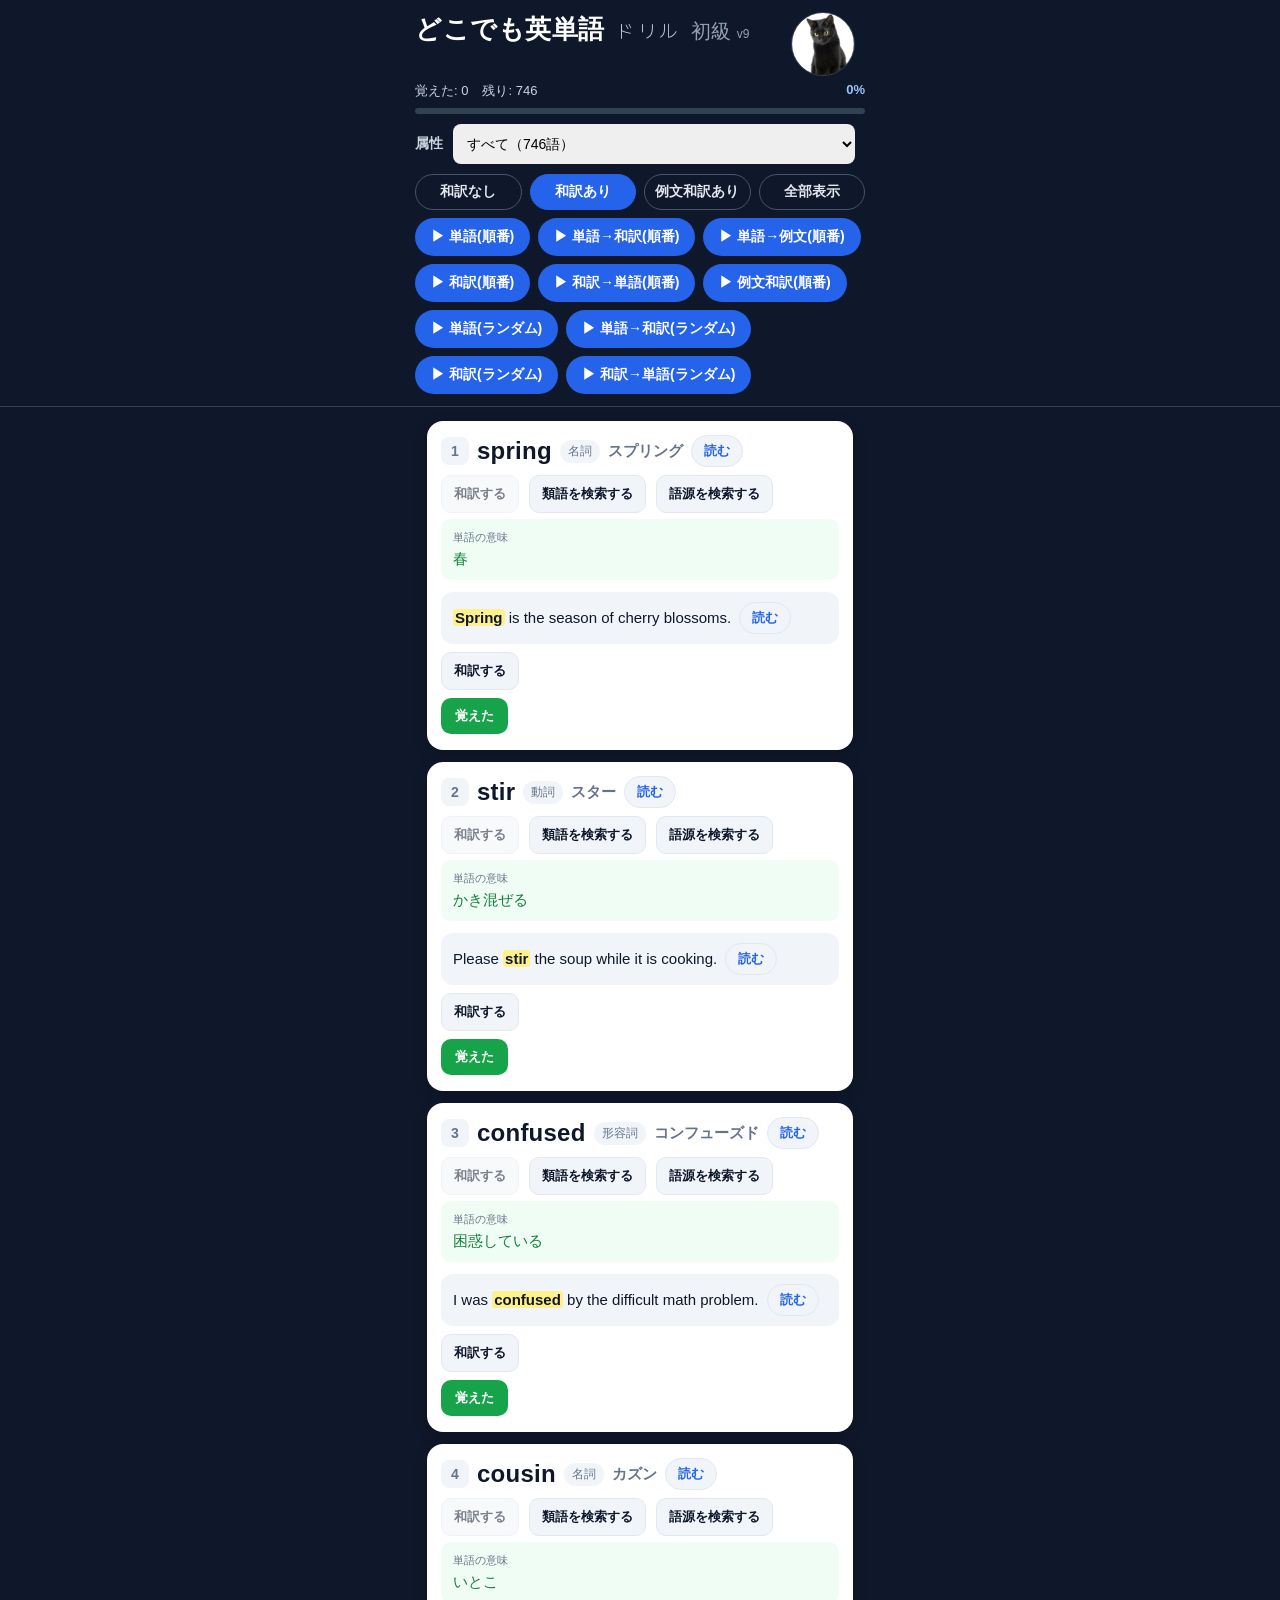
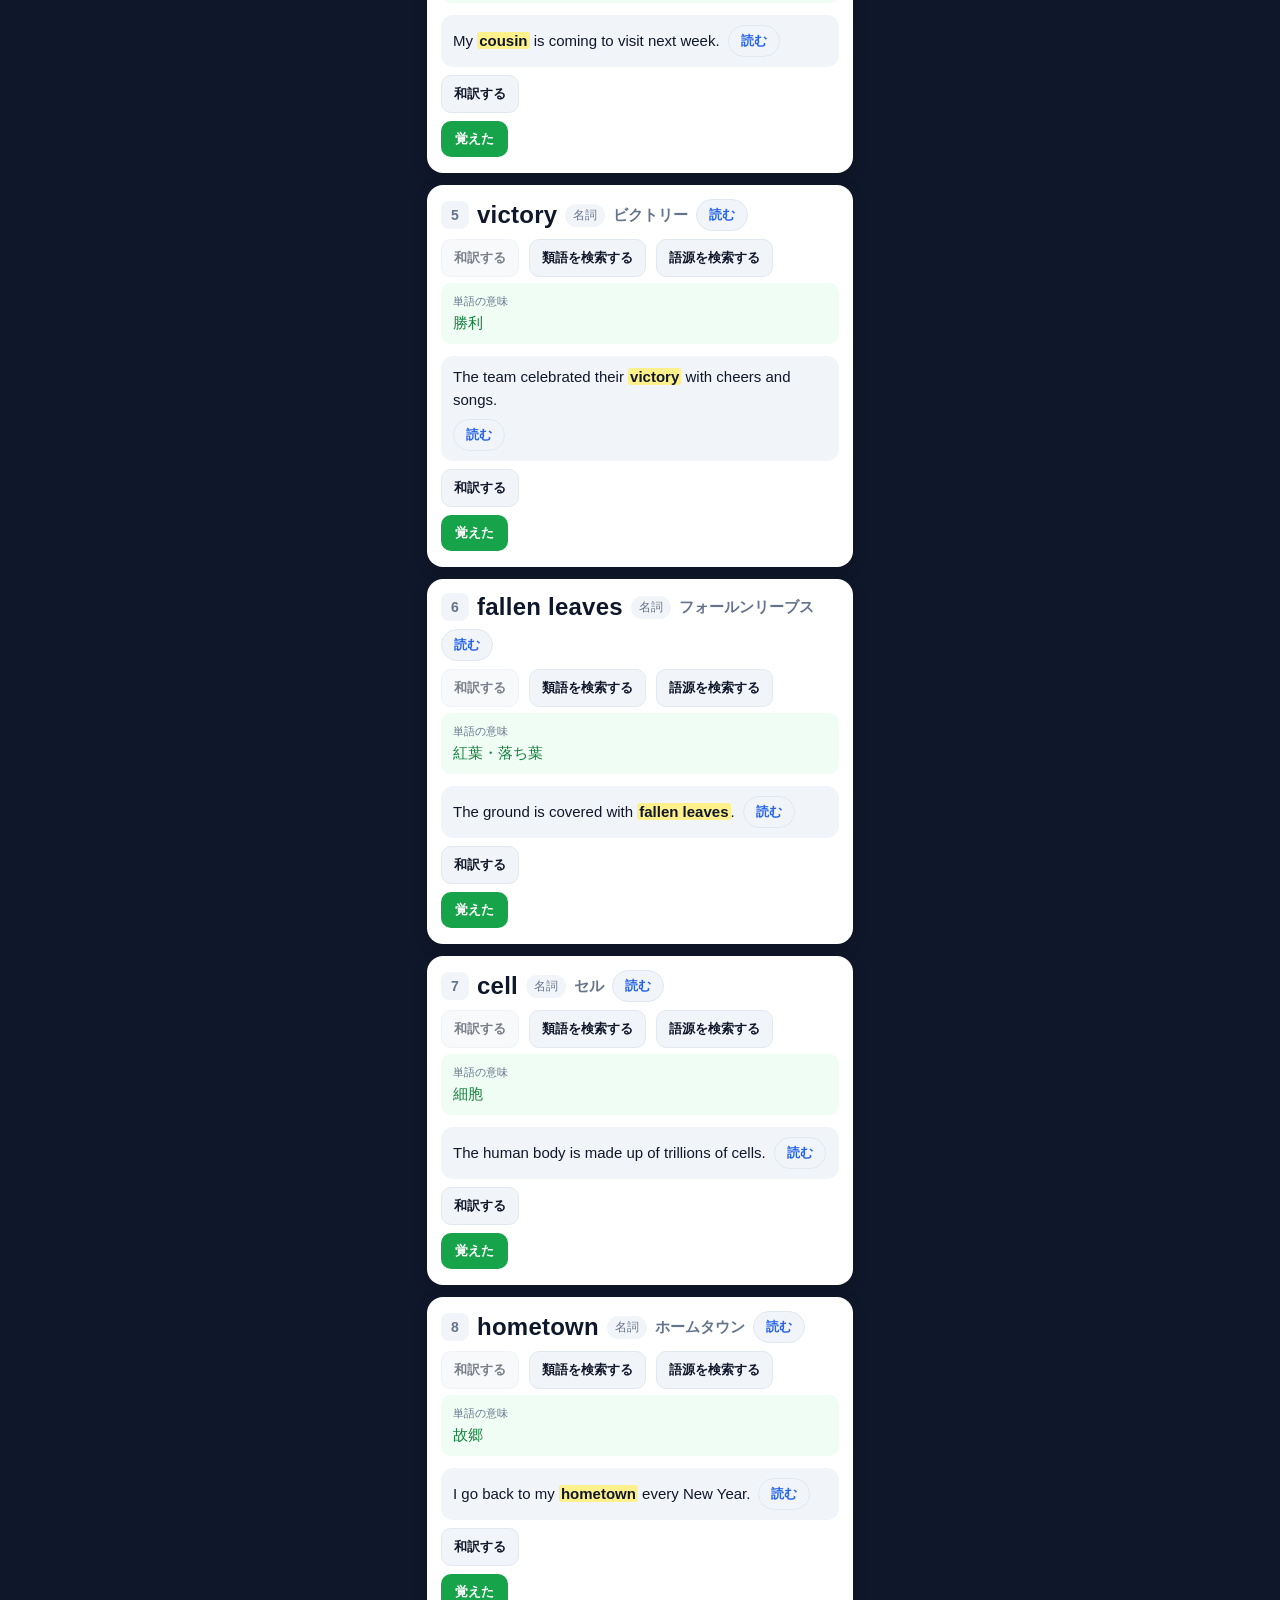
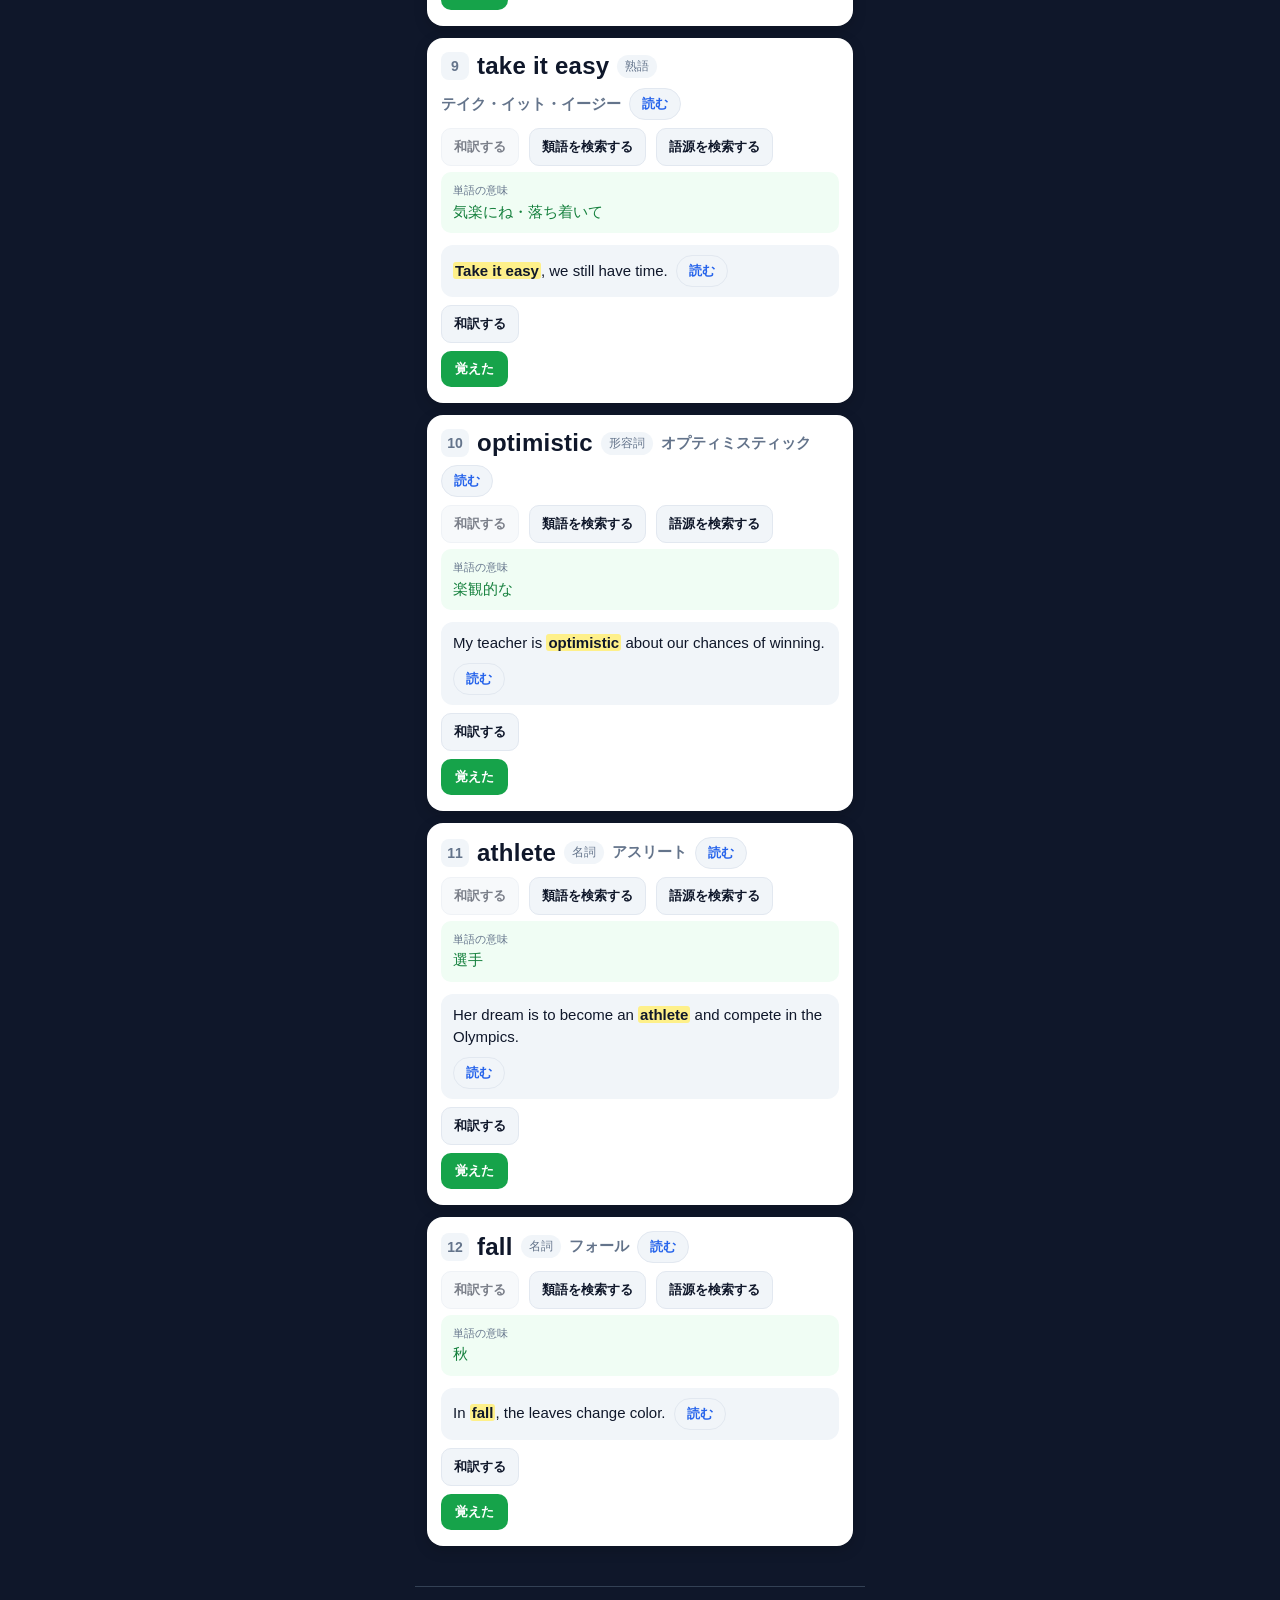
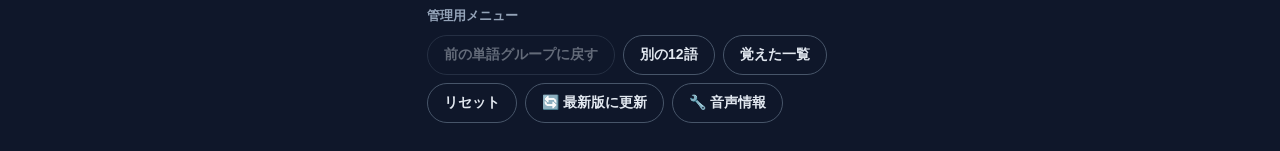
==== index.html @ 13671853 "Use full-body crop from true original photo for app icon (ears fully intact), bump to v9 Co-authored" ====
<!DOCTYPE html>
<html lang="ja">
<head>
  <meta charset="UTF-8" />
  <meta name="viewport" content="width=device-width, initial-scale=1.0, viewport-fit=cover" />
  <meta name="theme-color" content="#0f172a" />
  <meta http-equiv="Cache-Control" content="no-cache, no-store, must-revalidate" />
  <script>
    (function () {
      if (new URLSearchParams(location.search).get("hardreset") !== "1") return;
      var tasks = [];
      if ("serviceWorker" in navigator) {
        tasks.push(
          navigator.serviceWorker.getRegistrations().then(function (regs) {
            return Promise.all(regs.map(function (r) { return r.unregister(); }));
          })
        );
      }
      if ("caches" in window) {
        tasks.push(
          caches.keys().then(function (keys) {
            return Promise.all(keys.map(function (k) { return caches.delete(k); }));
          })
        );
      }
      Promise.all(tasks).finally(function () {
        var u = new URL(location.href);
        u.searchParams.delete("hardreset");
        u.searchParams.set("_t", Date.now());
        location.replace(u.href);
      });
    })();
  </script>
  <title>どこでも英単語 ドリル（初級）</title>
  <link rel="preconnect" href="https://fonts.googleapis.com" />
  <link rel="preconnect" href="https://fonts.gstatic.com" crossorigin />
  <link
    href="https://fonts.googleapis.com/css2?family=Yomogi&display=swap"
    rel="stylesheet"
  />
  <link rel="manifest" href="manifest.webmanifest?v=9" />
  <link rel="apple-touch-icon" href="header-cat.png?v=9" />
  <link rel="stylesheet" href="style.css?v=9" />
</head>
<body>
  <header class="app-header">
    <div class="header-row">
      <h1 class="brand">
        <span class="brand-name">どこでも英単語</span>
        <span class="title-sub">ドリル</span>
      </h1>
      <span class="subtitle">初級 <span id="appVersion"></span></span>
      <img class="header-mascot" src="header-cat.png?v=9" alt="" />
    </div>
    <div class="header-stats">
      <span id="learnedCount">覚えた: 0</span>
      <span id="remainCount">残り: 0</span>
      <span id="progressPct">0%</span>
    </div>
    <div class="progress-bar" aria-hidden="true">
      <div id="progressFill" class="progress-fill"></div>
    </div>
    <div class="category-row">
      <label for="catSelect">属性</label>
      <select id="catSelect" aria-label="属性で絞り込み"></select>
      <span id="catCount" class="cat-count"></span>
    </div>
    <div class="header-actions mode-actions">
      <button class="btn btn-ghost mode-btn" data-mode="no-ja">和訳なし</button>
      <button class="btn btn-ghost mode-btn" data-mode="normal">和訳あり</button>
      <button class="btn btn-ghost mode-btn" data-mode="ex">例文和訳あり</button>
      <button class="btn btn-ghost mode-btn" data-mode="full">全部表示</button>
    </div>
    <div class="header-actions header-actions-read">
      <button id="readWordsSeqBtn" class="btn btn-primary">▶ 単語(順番)</button>
      <button id="readWordJaSeqBtn" class="btn btn-primary">▶ 単語→和訳(順番)</button>
      <button id="readWordExBtn" class="btn btn-primary">▶ 単語→例文(順番)</button>
      <button id="readJaSeqBtn" class="btn btn-primary">▶ 和訳(順番)</button>
      <button id="readJaWordSeqBtn" class="btn btn-primary">▶ 和訳→単語(順番)</button>
      <button id="readExJaBtn" class="btn btn-primary">▶ 例文和訳(順番)</button>
    </div>
    <div class="header-actions header-actions-read">
      <button id="readWordsRandomBtn" class="btn btn-primary">▶ 単語(ランダム)</button>
      <button id="readWordJaRandomBtn" class="btn btn-primary">▶ 単語→和訳(ランダム)</button>
      <button id="readJaRandomBtn" class="btn btn-primary">▶ 和訳(ランダム)</button>
      <button id="readJaWordRandomBtn" class="btn btn-primary">▶ 和訳→単語(ランダム)</button>
      <button id="stopBtn" class="btn btn-ghost" hidden>■ 停止</button>
    </div>
  </header>

  <main id="cardList" class="card-list"></main>

  <div id="emptyState" class="empty-state" hidden>
    <p id="emptyStateMsg">🎉 すべての単語を覚えました！</p>
    <button id="restartBtn" class="btn btn-primary">もう一度はじめから</button>
  </div>

  <footer class="app-management" aria-label="管理用メニュー">
    <p class="management-title">管理用メニュー</p>
    <div class="header-actions">
      <button id="previousGroupBtn" class="btn btn-ghost" disabled>前の単語グループに戻す</button>
      <button id="shuffleBtn" class="btn btn-ghost">別の12語</button>
      <button id="learnedListBtn" class="btn btn-ghost">覚えた一覧</button>
      <button id="resetBtn" class="btn btn-ghost">リセット</button>
      <button id="updateBtn" class="btn btn-ghost">🔄 最新版に更新</button>
      <button id="voiceInfoBtn" class="btn btn-ghost">🔧 音声情報</button>
    </div>
    <div id="learnedPanel" class="learned-panel" hidden></div>
    <div id="voicePanel" class="voice-panel" hidden></div>
  </footer>

  <script src="words_extra.js?v=9"></script>
  <script src="words.js?v=9"></script>
  <script src="app.js?v=9"></script>
</body>
</html>
---- style.css ----
:root {
  --bg: #0f172a;
  --bg-soft: #1e293b;
  --card: #ffffff;
  --card-soft: #f1f5f9;
  --text: #0f172a;
  --muted: #64748b;
  --primary: #2563eb;
  --primary-dark: #1d4ed8;
  --green: #16a34a;
  --green-dark: #15803d;
  --line: #e2e8f0;
  --radius: 16px;
  --content-width: 450px;
  --content-padding: 12px;
}

* { box-sizing: border-box; -webkit-tap-highlight-color: transparent; }

html, body {
  margin: 0;
  padding: 0;
  width: 100%;
  max-width: 100%;
  min-height: 100%;
  overflow-x: hidden;
  background: var(--bg);
  color: var(--text);
  font-family: -apple-system, BlinkMacSystemFont, "Segoe UI", "Hiragino Kaku Gothic ProN",
    "Yu Gothic", Meiryo, sans-serif;
  -webkit-text-size-adjust: 100%;
  -webkit-overflow-scrolling: touch;
}

/* ---------- ヘッダー ---------- */
.app-header {
  position: sticky;
  top: 0;
  z-index: 10;
  background: var(--bg);
  color: #fff;
  padding: calc(env(safe-area-inset-top) + 12px)
    max(16px, env(safe-area-inset-right))
    12px
    max(16px, env(safe-area-inset-left));
  border-bottom: 1px solid #334155;
}

.app-header > * {
  max-width: var(--content-width);
  margin-left: auto;
  margin-right: auto;
  width: 100%;
}

.header-row {
  display: flex;
  align-items: baseline;
  column-gap: 0;
  row-gap: 6px;
  flex-wrap: wrap;
}

.header-mascot {
  width: 64px;
  height: 64px;
  margin-left: auto;
  margin-right: 10px;
  border-radius: 999px;
  object-fit: cover;
  object-position: 50% 5%;
  border: 1px solid #334155;
  flex: 0 0 auto;
  align-self: center;
}

@media (max-width: 390px) {
  .header-mascot { width: 52px; height: 52px; }
}

.app-header .brand {
  margin: 0;
  display: inline-flex;
  align-items: baseline;
  gap: 7px;
  font-size: 26px;
  font-weight: 800;
  letter-spacing: 0.02em;
  white-space: nowrap;
}

.title-sub {
  margin-left: 2px;
  padding: 0 2px 2px;
  color: #cbd5e1;
  font-family: "Yomogi", "Yu Kyokasho", "Klee", "Hiragino Maru Gothic ProN",
    "Yu Gothic", cursive;
  font-size: 20px;
  font-weight: 500;
  letter-spacing: 0.06em;
}

.subtitle {
  margin-left: 0.5em;
  font-size: 20px;
  color: #94a3b8;
  white-space: nowrap;
}

#appVersion {
  font-size: 12px;
}

@media (max-width: 390px) {
  .header-row { row-gap: 5px; }
  .app-header .brand { font-size: 25px; }
  .title-sub { font-size: 15px; }
  .subtitle { font-size: 15px; }
}

.header-stats {
  display: flex;
  gap: 14px;
  margin-top: 6px;
  font-size: 13px;
  color: #cbd5e1;
  flex-wrap: wrap;
}

#progressPct {
  margin-left: auto;
  font-weight: 800;
  color: #93c5fd;
}

.progress-bar {
  margin-top: 8px;
  height: 6px;
  background: #334155;
  border-radius: 999px;
  overflow: hidden;
}

.progress-fill {
  height: 100%;
  width: 0%;
  background: linear-gradient(90deg, #2563eb, #4ade80);
  border-radius: 999px;
  transition: width 0.25s ease;
}

.category-row {
  display: flex;
  align-items: center;
  gap: 10px;
  margin-top: 10px;
  flex-wrap: wrap;
  font-size: 14px;
}
.category-row label {
  font-weight: 700;
  color: #cbd5e1;
}
.category-row select {
  flex: 1;
  min-width: 140px;
  font-size: 14px;
  padding: 8px 10px;
  border-radius: 8px;
  border: none;
  min-height: 40px;
}
.cat-count {
  font-size: 12px;
  color: #94a3b8;
}

.header-actions {
  display: flex;
  gap: 8px;
  margin-top: 12px;
  flex-wrap: wrap;
}

.header-actions-read {
  margin-top: 8px;
}

.header-actions-read:first-of-type {
  margin-top: 12px;
}

/* ---------- ボタン ---------- */
.btn {
  border: none;
  border-radius: 999px;
  padding: 10px 16px;
  font-size: 14px;
  font-weight: 700;
  cursor: pointer;
  transition: transform 0.05s ease, background 0.15s ease, opacity 0.15s ease;
}
.btn:active { transform: scale(0.96); }

.btn-primary { background: var(--primary); color: #fff; }
.btn-primary:hover { background: var(--primary-dark); }

.btn-ghost {
  background: transparent;
  color: #e2e8f0;
  border: 1px solid #475569;
}

.mode-actions {
  margin-top: 10px;
  flex-wrap: nowrap;
}

.mode-btn {
  flex: 1 1 0;
  padding: 8px 2px;
  text-align: center;
  white-space: nowrap;
}

.mode-btn.active {
  background: var(--primary);
  color: #fff;
  border-color: var(--primary);
}

.btn:disabled {
  opacity: 0.4;
  cursor: default;
}

/* ---------- 画面末尾の管理用メニュー ---------- */
.app-management {
  max-width: var(--content-width);
  width: 100%;
  margin: 0 auto;
  padding: 20px max(var(--content-padding), env(safe-area-inset-right))
    calc(env(safe-area-inset-bottom) + 28px)
    max(var(--content-padding), env(safe-area-inset-left));
  border-top: 1px solid #334155;
  color: #fff;
}

.management-title {
  margin: 0;
  color: #94a3b8;
  font-size: 13px;
  font-weight: 700;
}

.app-management .header-actions {
  margin-top: 10px;
}

/* ---------- 音声情報パネル ---------- */
.voice-panel {
  margin-top: 10px;
  background: #0b1220;
  border: 1px solid #334155;
  border-radius: 10px;
  padding: 10px 12px;
  font-size: 12px;
  line-height: 1.6;
  color: #cbd5e1;
  max-height: 200px;
  overflow: auto;
  white-space: pre-wrap;
  word-break: break-word;
}
.voice-panel .ok { color: #4ade80; font-weight: 700; }
.voice-panel .ng { color: #f87171; font-weight: 700; }
.voice-panel .hit { color: #93c5fd; }

/* ---------- 覚えた一覧パネル ---------- */
.learned-panel {
  margin-top: 10px;
  background: #0b1220;
  border: 1px solid #334155;
  border-radius: 10px;
  padding: 10px 12px;
  max-height: 220px;
  overflow: auto;
}

.learned-panel-empty {
  font-size: 13px;
  color: #94a3b8;
}

.learned-item {
  display: flex;
  align-items: center;
  gap: 8px;
  padding: 6px 0;
  border-bottom: 1px solid #1e293b;
  font-size: 13px;
  color: #e2e8f0;
}
.learned-item:last-child { border-bottom: none; }

.learned-item-word {
  font-weight: 800;
  flex: 1;
}

.learned-item-ja {
  color: #94a3b8;
  font-size: 12px;
}

.unlearn-btn {
  flex: 0 0 auto;
  background: transparent;
  color: #f87171;
  border: 1px solid #7f1d1d;
  border-radius: 8px;
  padding: 4px 10px;
  font-size: 12px;
  font-weight: 700;
  cursor: pointer;
}

/* ---------- カード一覧 ---------- */
.card-list {
  max-width: var(--content-width);
  width: 100%;
  margin: 0 auto;
  padding: 14px max(var(--content-padding), env(safe-area-inset-right))
    calc(env(safe-area-inset-bottom) + 40px)
    max(var(--content-padding), env(safe-area-inset-left));
  display: flex;
  flex-direction: column;
  gap: 12px;
}

.word-card {
  background: var(--card);
  border-radius: var(--radius);
  padding: 14px 14px 16px;
  box-shadow: 0 4px 14px rgba(0, 0, 0, 0.18);
  animation: pop 0.18s ease;
  transition: box-shadow 0.2s ease, outline 0.2s ease;
}

.word-card.speaking-now {
  outline: 2px solid var(--primary);
  box-shadow: 0 0 0 4px rgba(37, 99, 235, 0.2);
}

@keyframes pop {
  from { opacity: 0; transform: translateY(6px); }
  to { opacity: 1; transform: translateY(0); }
}

.card-line {
  display: flex;
  flex-wrap: wrap;
  align-items: center;
  gap: 8px;
  margin-top: 8px;
}
.card-line:first-child { margin-top: 0; }

.word-line .word-en {
  font-size: 24px;
  font-weight: 800;
  letter-spacing: 0.01em;
}

.word-line .word-kana {
  font-size: 15px;
  color: var(--muted);
  font-weight: 600;
}

.inline-btn {
  flex: 0 0 auto;
  background: var(--card-soft);
  color: var(--primary);
  border: 1px solid var(--line);
  border-radius: 999px;
  padding: 6px 12px;
  font-size: 13px;
  font-weight: 700;
  cursor: pointer;
  white-space: nowrap;
}
.inline-btn:active { transform: scale(0.94); }
.inline-btn.speaking { background: #dbeafe; }

.ex-line {
  margin-top: 12px;
  background: var(--card-soft);
  border-radius: 12px;
  padding: 10px 12px;
}

.ex-line .example-en {
  font-size: 15px;
  line-height: 1.5;
}

.btn-line {
  gap: 10px;
}

.btn-line .learned-btn {
  width: auto;
}

.num-badge {
  flex: 0 0 auto;
  width: 28px;
  height: 28px;
  border-radius: 8px;
  background: var(--card-soft);
  color: var(--muted);
  display: grid;
  place-items: center;
  font-weight: 800;
  font-size: 14px;
}

.word-pos {
  font-size: 12px;
  color: var(--muted);
  background: var(--card-soft);
  padding: 3px 8px;
  border-radius: 999px;
  white-space: nowrap;
}

.example-en {
  font-size: 15px;
  line-height: 1.5;
}

.word-hit {
  background: #fef08a;
  color: var(--text);
  padding: 0 2px;
  border-radius: 3px;
  font-weight: 800;
}

/* 隠す/表示する訳エリア */
.reveal {
  margin-top: 6px;
  font-size: 15px;
  line-height: 1.5;
  color: var(--green-dark);
  background: #f0fdf4;
  border-radius: 10px;
  padding: 10px 12px;
  display: none;
}
.reveal.show { display: block; }
.reveal .label { font-size: 11px; color: var(--muted); display: block; margin-bottom: 2px; }

.reveal-syn,
.reveal-etym {
  font-style: italic;
}

.reveal-syn {
  background: #eff6ff;
  color: #1e3a8a;
}

.reveal-etym {
  background: #faf5ff;
  color: #5b21b6;
}

.etym-self {
  margin: 0 0 8px;
  font-size: 14px;
  font-weight: 400;
  font-style: normal;
}

.syn-item {
  display: flex;
  flex-wrap: wrap;
  align-items: baseline;
  gap: 6px;
  margin-top: 6px;
}
.syn-item:first-of-type { margin-top: 4px; }

.syn-en {
  font-weight: 800;
  font-size: 16px;
  font-style: normal; /* 強調文字（単語そのもの）はゴシックのまま立体表示 */
}

.syn-pos {
  font-size: 11px;
  color: var(--muted);
  background: var(--card-soft);
  padding: 2px 6px;
  border-radius: 999px;
}

.syn-ja {
  font-size: 14px;
  color: #334155;
  font-style: normal; /* 括弧・和訳・ニュアンスで書体を個別に制御する */
}

.syn-paren {
  font-style: normal; /* カッコは斜体にしない */
  font-weight: 400;
}

.syn-trans {
  font-style: normal; /* 和訳はゴシック体で立体表示 */
  font-weight: 700;
}

.syn-nuance {
  font-style: italic; /* ニュアンス説明のみ斜体・通常の太さ */
  font-weight: 400;
}

.mini-read-btn {
  flex: 0 0 auto;
  font-style: normal;
  background: var(--card-soft);
  color: var(--primary);
  border: 1px solid var(--line);
  border-radius: 999px;
  width: 24px;
  height: 24px;
  line-height: 1;
  font-size: 12px;
  padding: 0;
  cursor: pointer;
}
.mini-read-btn:active { transform: scale(0.9); }
.mini-read-btn.speaking { background: #dbeafe; }

.syn-none {
  margin: 4px 0 0;
  font-size: 14px;
  color: var(--muted);
}

.reveal-btn {
  background: var(--card-soft);
  color: var(--text);
  border: 1px solid var(--line);
  border-radius: 10px;
  padding: 9px 12px;
  font-size: 13px;
  font-weight: 700;
  cursor: pointer;
  white-space: nowrap;
}
.reveal-btn:active { transform: scale(0.97); }
.reveal-btn.done { opacity: 0.55; }

.learned-btn {
  background: var(--green);
  color: #fff;
  border: none;
  border-radius: 10px;
  padding: 9px 14px;
  font-size: 13px;
  font-weight: 800;
  cursor: pointer;
  white-space: nowrap;
}
.learned-btn:hover { background: var(--green-dark); }
.learned-btn:active { transform: scale(0.97); }

/* ---------- 完了画面 ---------- */
.empty-state {
  max-width: var(--content-width);
  width: 100%;
  margin: 40px auto;
  padding: 30px max(var(--content-padding), env(safe-area-inset-right))
    20px max(var(--content-padding), env(safe-area-inset-left));
  text-align: center;
  color: #e2e8f0;
}
.empty-state p { font-size: 20px; font-weight: 700; margin-bottom: 20px; }
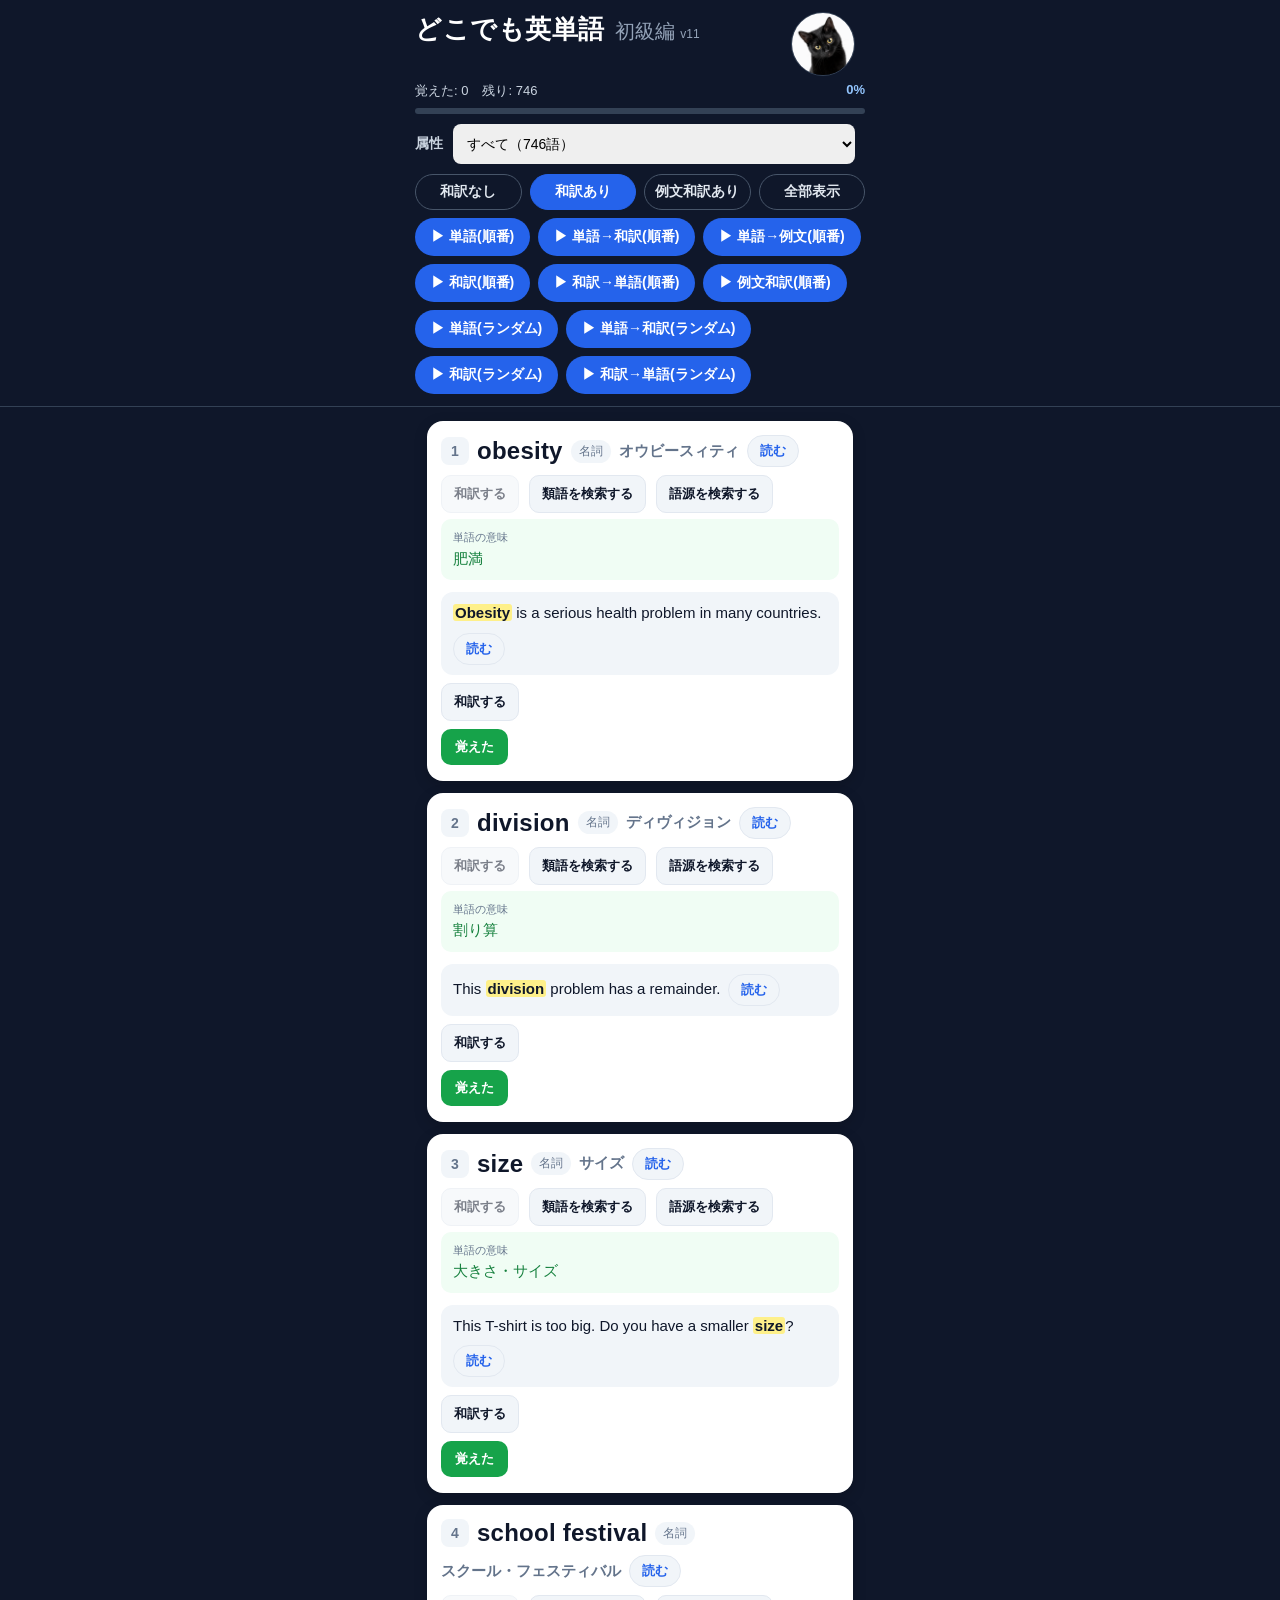
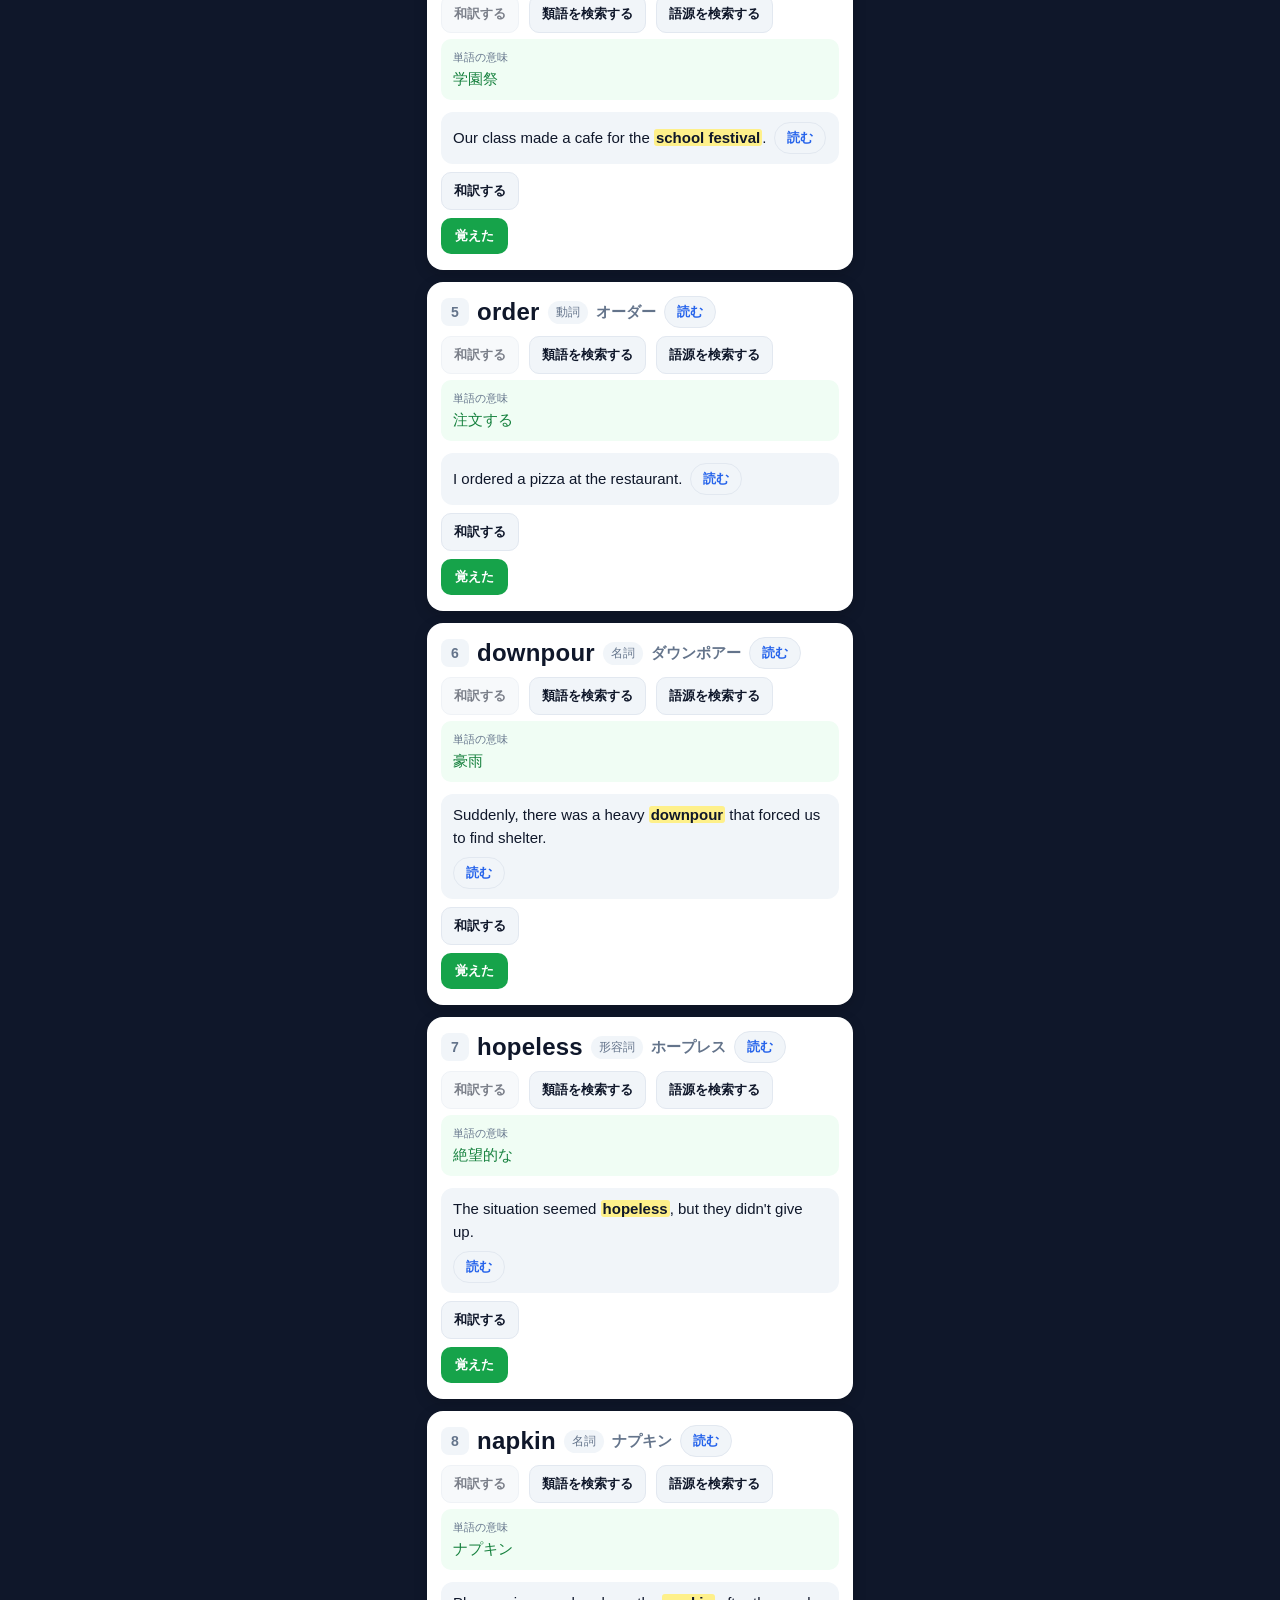
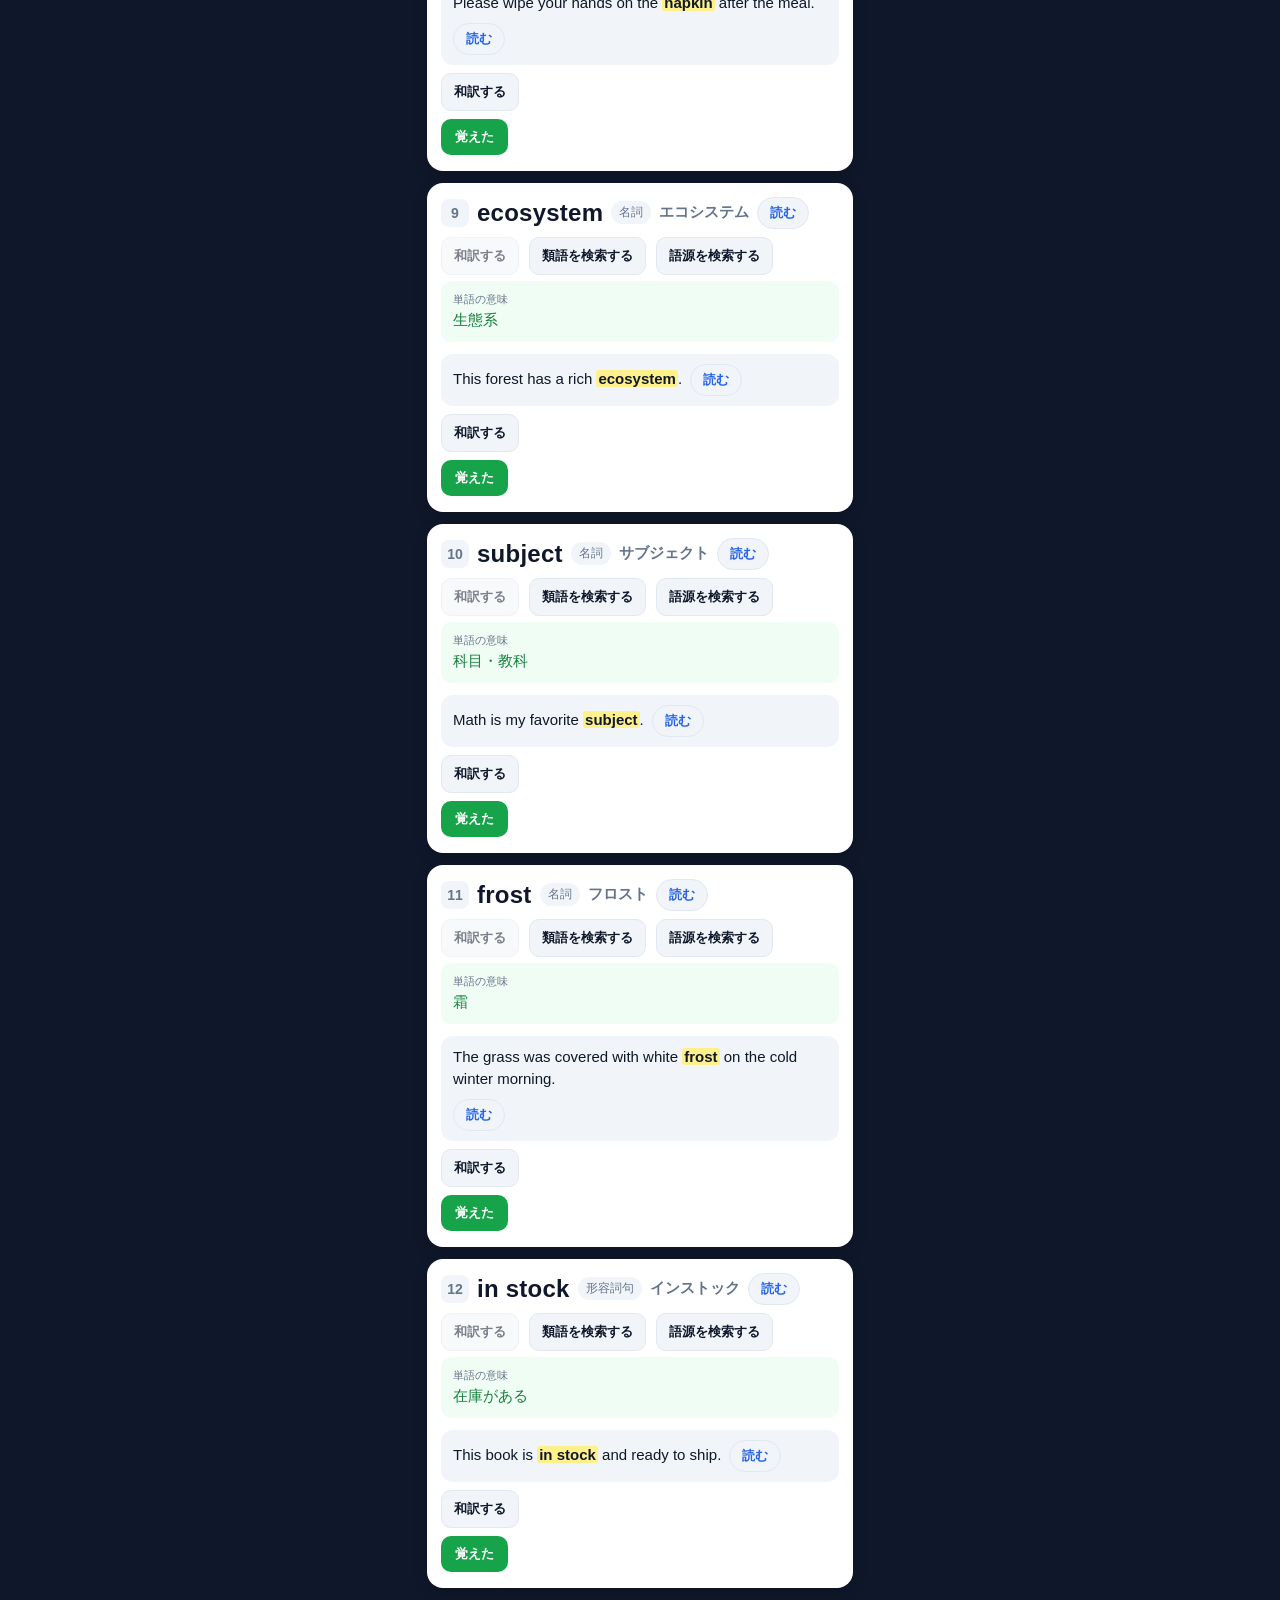
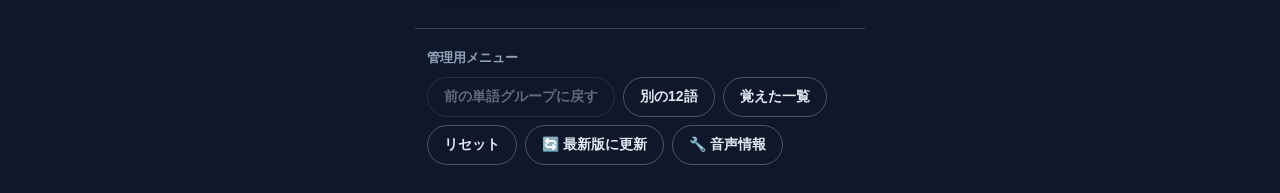
==== commit 6dc88676: "タイトル表記を整理し、写真をプレミアム版と統一（v11） 「ドリル」を省いて「初級編」表記にし、ヘッダー写真をプレミアム版と同じ構図に揃えた" ====
--- a/index.html
+++ b/index.html
@@ -38,19 +38,18 @@
     href="https://fonts.googleapis.com/css2?family=Yomogi&display=swap"
     rel="stylesheet"
   />
-  <link rel="manifest" href="manifest.webmanifest?v=9" />
-  <link rel="apple-touch-icon" href="header-cat.png?v=9" />
-  <link rel="stylesheet" href="style.css?v=9" />
+  <link rel="manifest" href="manifest.webmanifest?v=11" />
+  <link rel="apple-touch-icon" href="header-cat.png?v=11" />
+  <link rel="stylesheet" href="style.css?v=11" />
 </head>
 <body>
   <header class="app-header">
     <div class="header-row">
       <h1 class="brand">
         <span class="brand-name">どこでも英単語</span>
-        <span class="title-sub">ドリル</span>
       </h1>
-      <span class="subtitle">初級 <span id="appVersion"></span></span>
-      <img class="header-mascot" src="header-cat.png?v=9" alt="" />
+      <span class="subtitle">初級編 <span id="appVersion"></span></span>
+      <img class="header-mascot" src="header-cat.png?v=11" alt="" />
     </div>
     <div class="header-stats">
       <span id="learnedCount">覚えた: 0</span>
@@ -109,8 +108,8 @@
     <div id="voicePanel" class="voice-panel" hidden></div>
   </footer>
 
-  <script src="words_extra.js?v=9"></script>
-  <script src="words.js?v=9"></script>
-  <script src="app.js?v=9"></script>
+  <script src="words_extra.js?v=11"></script>
+  <script src="words.js?v=11"></script>
+  <script src="app.js?v=11"></script>
 </body>
 </html>
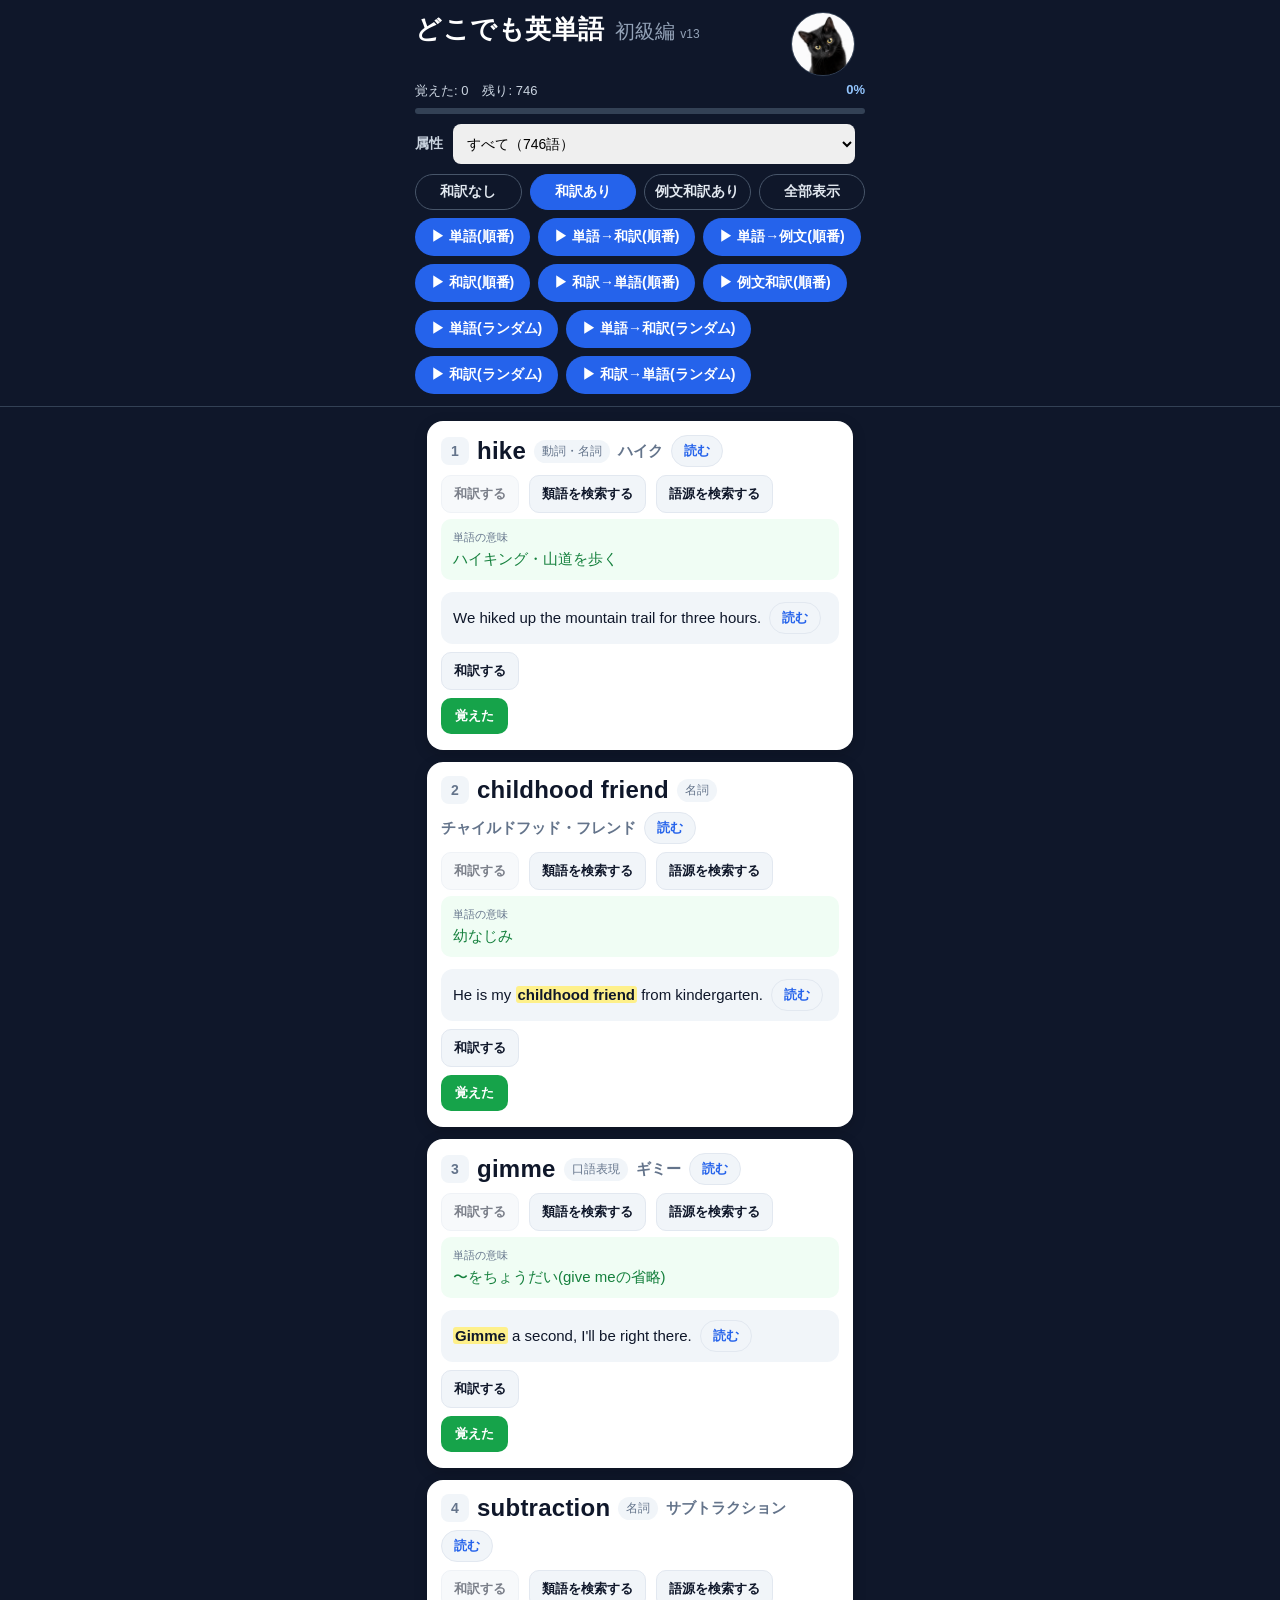
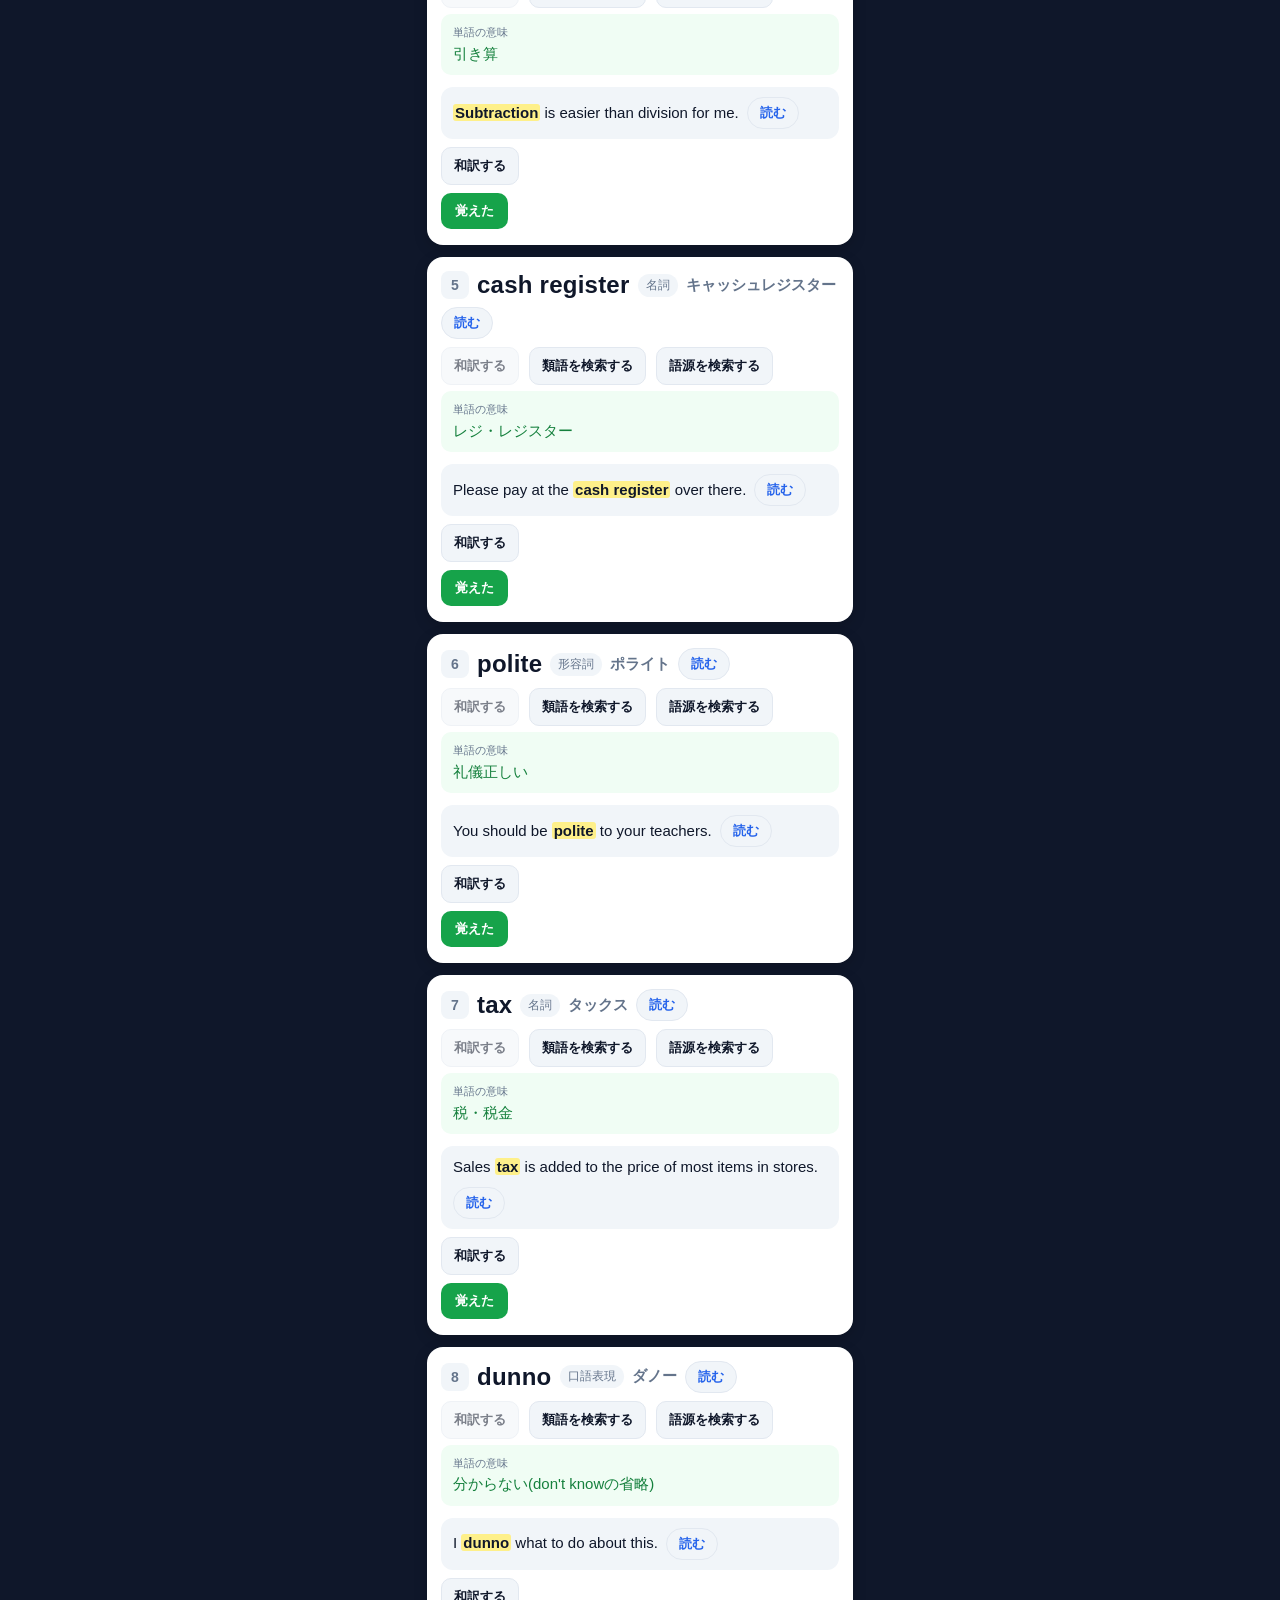
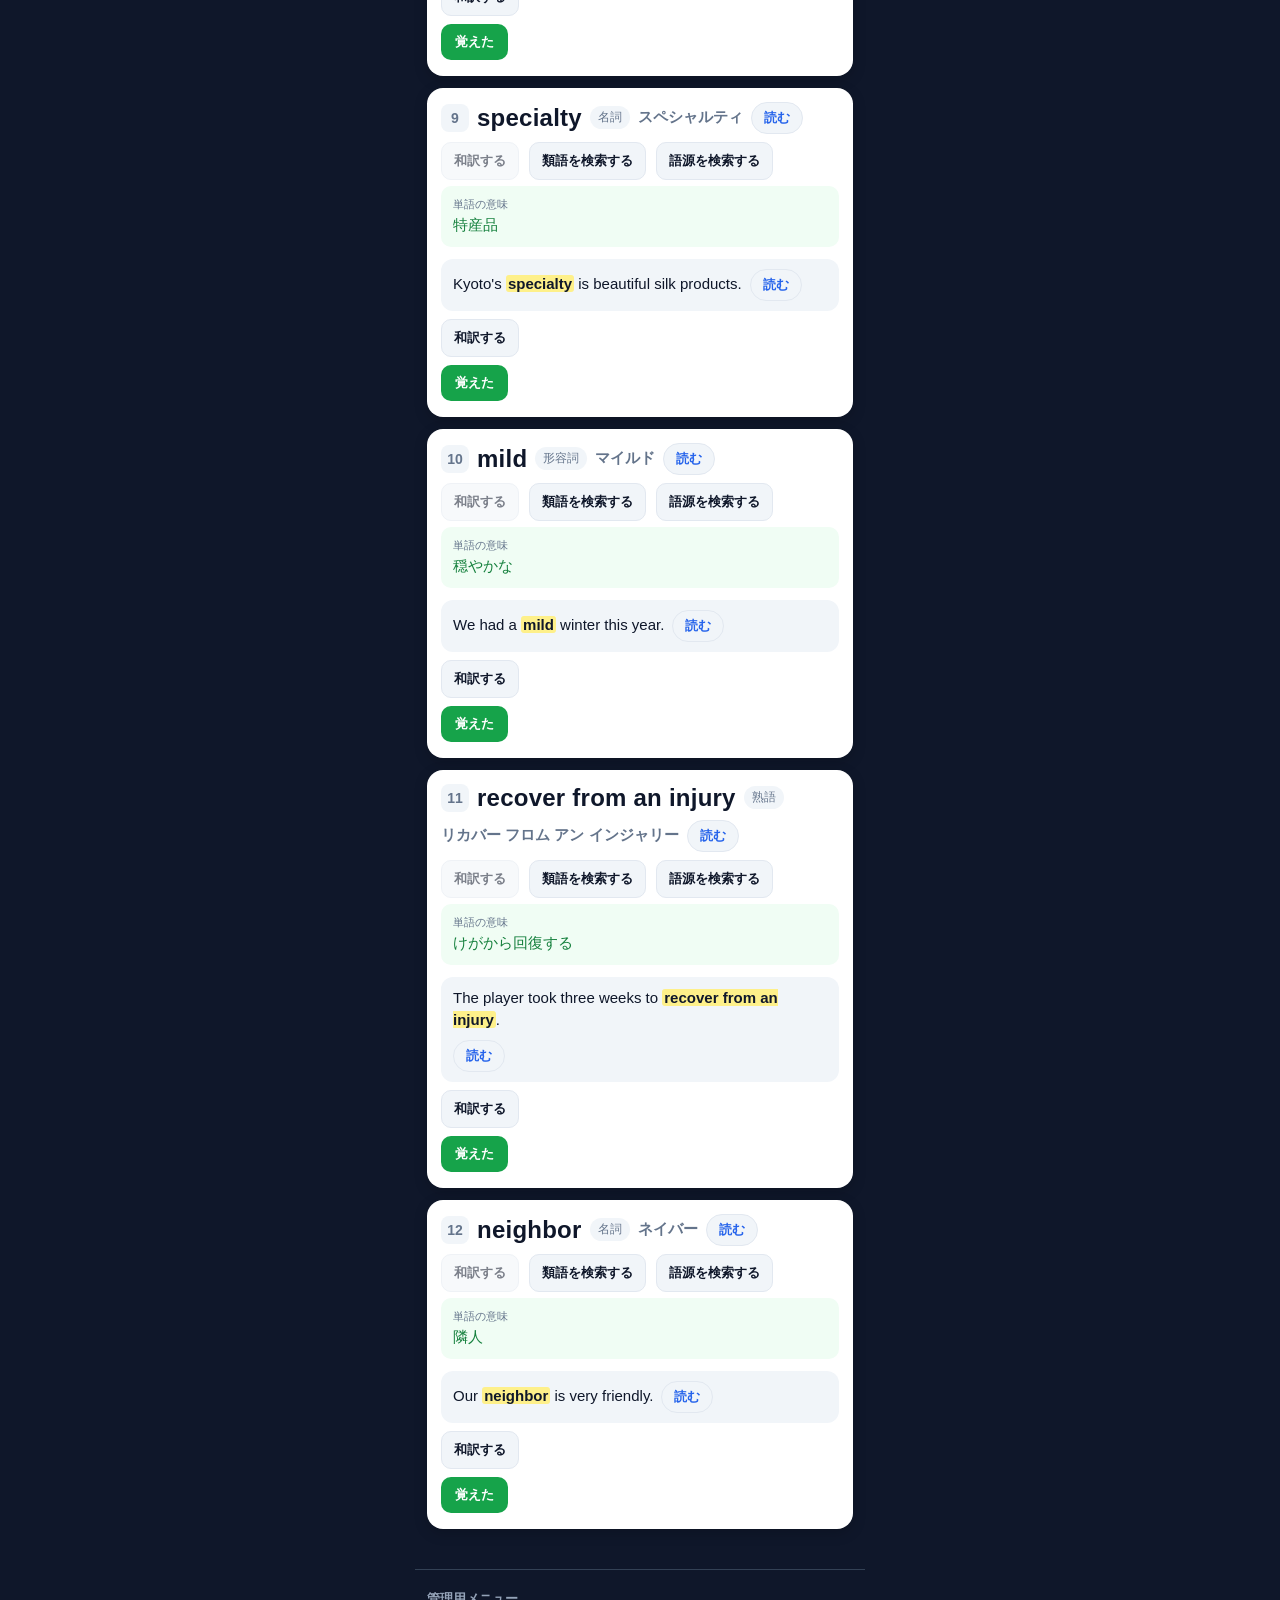
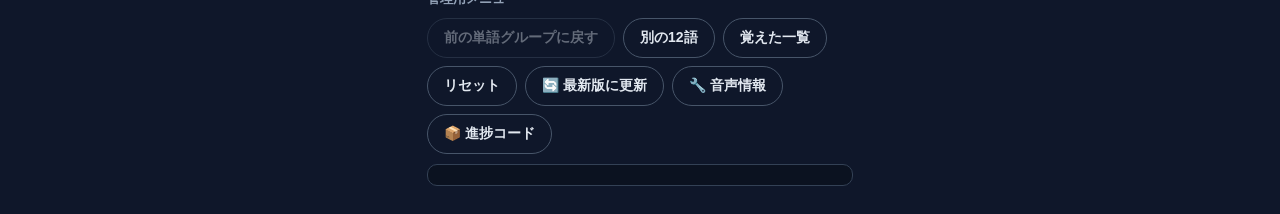
==== commit db3d7140: "進捗コード機能をワンタップ化（クリップボード自動連携・レベルタグ付与）、v13に更新 Co-authored-by: Cursor <cursoragent@cursor.com>" ====
--- a/index.html
+++ b/index.html
@@ -38,9 +38,9 @@
     href="https://fonts.googleapis.com/css2?family=Yomogi&display=swap"
     rel="stylesheet"
   />
-  <link rel="manifest" href="manifest.webmanifest?v=11" />
-  <link rel="apple-touch-icon" href="header-cat.png?v=11" />
-  <link rel="stylesheet" href="style.css?v=11" />
+  <link rel="manifest" href="manifest.webmanifest?v=13" />
+  <link rel="apple-touch-icon" href="header-cat.png?v=13" />
+  <link rel="stylesheet" href="style.css?v=13" />
 </head>
 <body>
   <header class="app-header">
@@ -49,7 +49,7 @@
         <span class="brand-name">どこでも英単語</span>
       </h1>
       <span class="subtitle">初級編 <span id="appVersion"></span></span>
-      <img class="header-mascot" src="header-cat.png?v=11" alt="" />
+      <img class="header-mascot" src="header-cat.png?v=13" alt="" />
     </div>
     <div class="header-stats">
       <span id="learnedCount">覚えた: 0</span>
@@ -103,13 +103,15 @@
       <button id="resetBtn" class="btn btn-ghost">リセット</button>
       <button id="updateBtn" class="btn btn-ghost">🔄 最新版に更新</button>
       <button id="voiceInfoBtn" class="btn btn-ghost">🔧 音声情報</button>
+      <button id="progressCodeBtn" class="btn btn-ghost">📦 進捗コード</button>
     </div>
     <div id="learnedPanel" class="learned-panel" hidden></div>
     <div id="voicePanel" class="voice-panel" hidden></div>
+    <div id="progressCodePanel" class="progress-code-panel" hidden></div>
   </footer>
 
-  <script src="words_extra.js?v=11"></script>
-  <script src="words.js?v=11"></script>
-  <script src="app.js?v=11"></script>
+  <script src="words_extra.js?v=13"></script>
+  <script src="words.js?v=13"></script>
+  <script src="app.js?v=13"></script>
 </body>
 </html>
--- a/style.css
+++ b/style.css
@@ -325,6 +325,57 @@
   cursor: pointer;
 }
 
+/* ---------- 進捗コードパネル ---------- */
+.progress-code-panel {
+  margin-top: 10px;
+  background: #0b1220;
+  border: 1px solid #334155;
+  border-radius: 10px;
+  padding: 10px 12px;
+  display: flex;
+  flex-direction: column;
+  gap: 12px;
+}
+
+.progress-code-desc {
+  margin: 0;
+  font-size: 13px;
+  color: #94a3b8;
+}
+
+.progress-code-section {
+  display: flex;
+  flex-direction: column;
+  gap: 6px;
+}
+
+.progress-code-section .label {
+  font-size: 12px;
+  font-weight: 700;
+  color: #94a3b8;
+}
+
+.progress-code-textarea {
+  width: 100%;
+  resize: vertical;
+  background: #0f172a;
+  color: #e2e8f0;
+  border: 1px solid #334155;
+  border-radius: 8px;
+  padding: 8px 10px;
+  font-size: 12px;
+  font-family: monospace;
+  box-sizing: border-box;
+}
+
+.progress-code-status {
+  font-size: 12px;
+  min-height: 1.4em;
+}
+
+.progress-code-status.ok { color: #4ade80; }
+.progress-code-status.ng { color: #f87171; }
+
 /* ---------- カード一覧 ---------- */
 .card-list {
   max-width: var(--content-width);
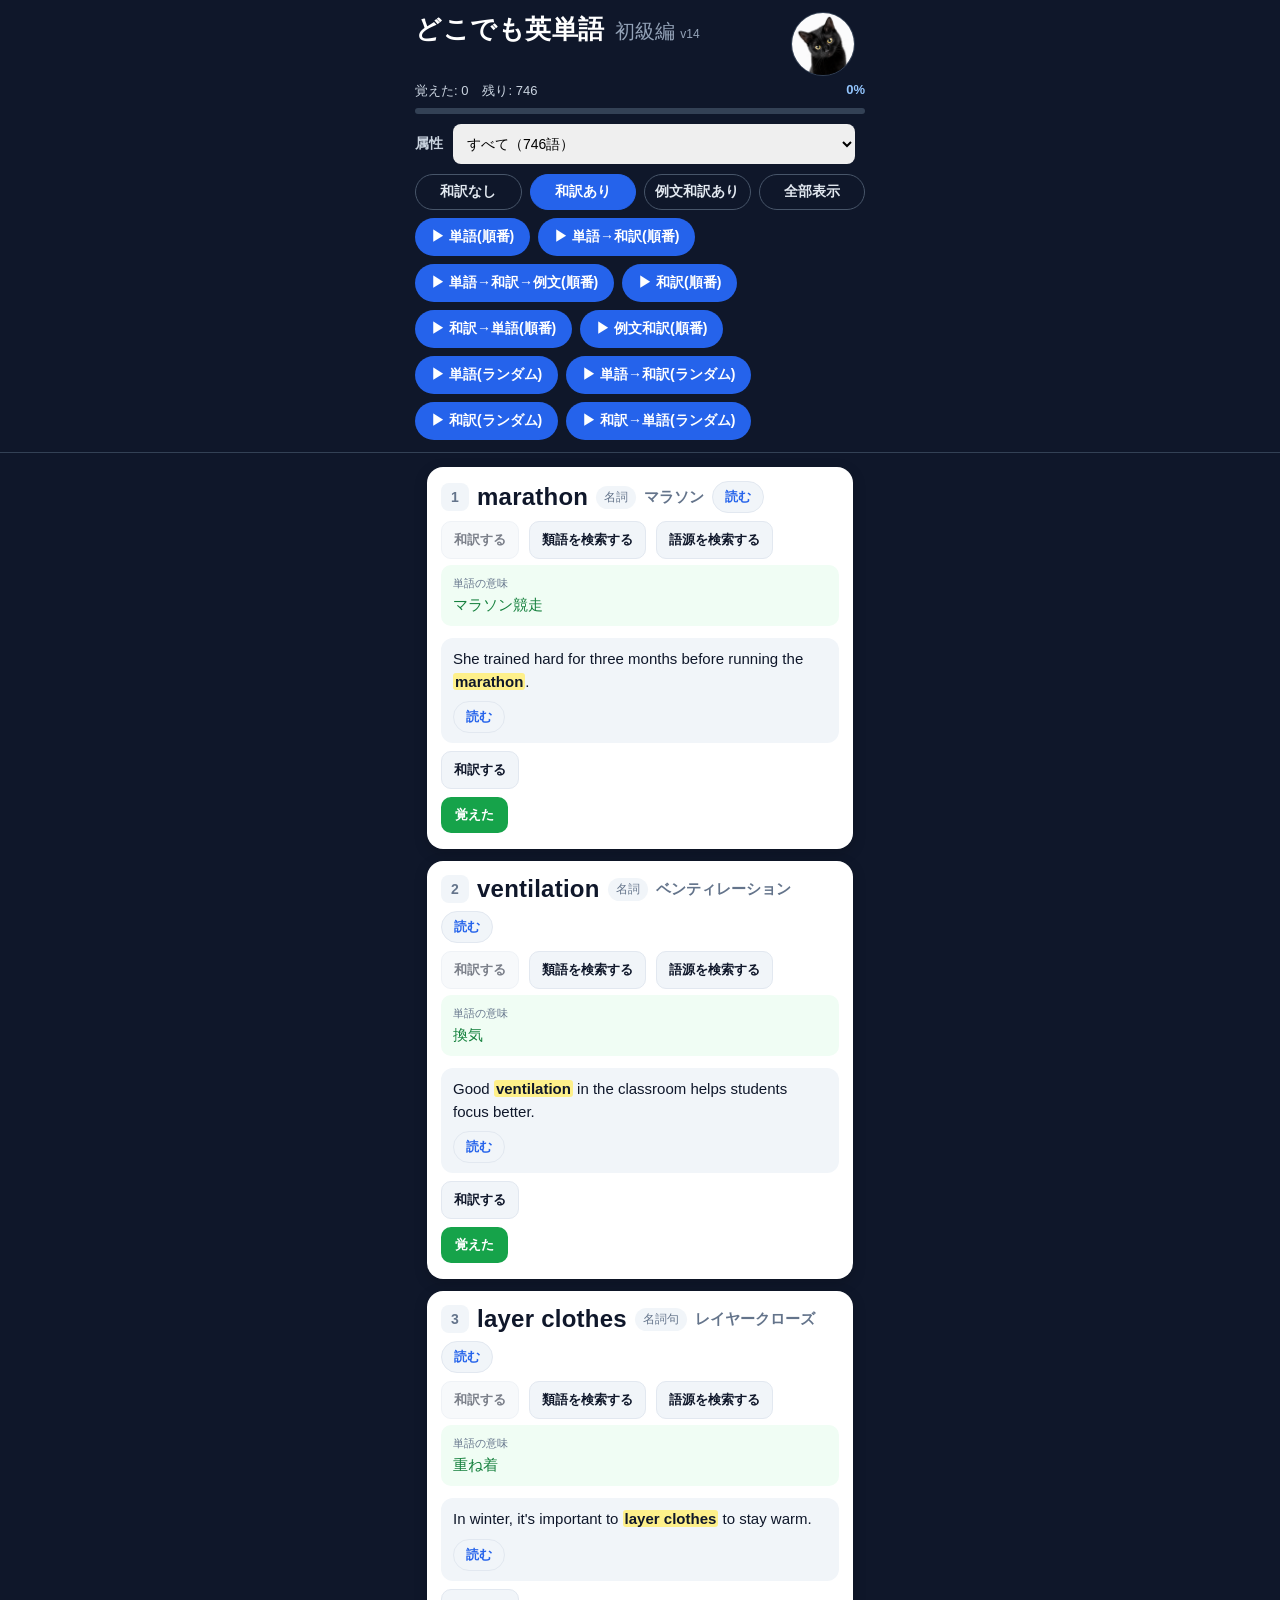
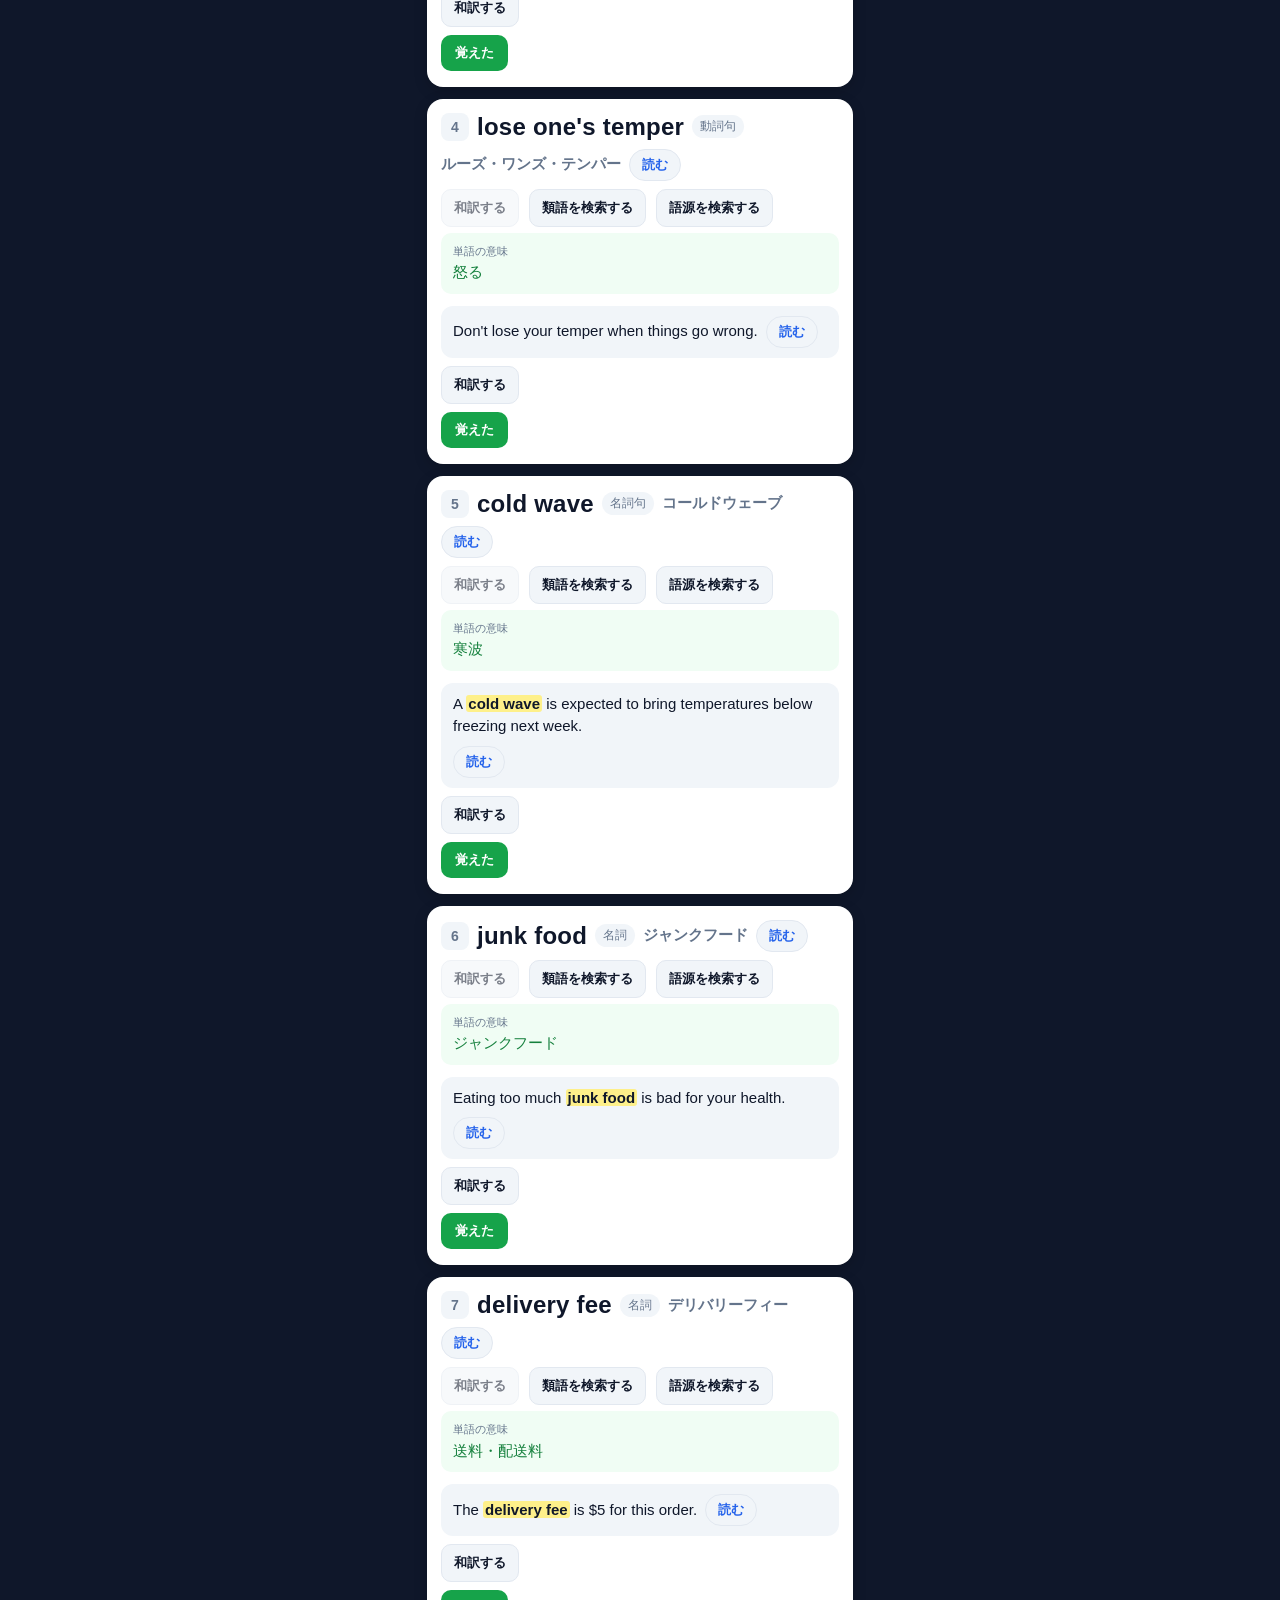
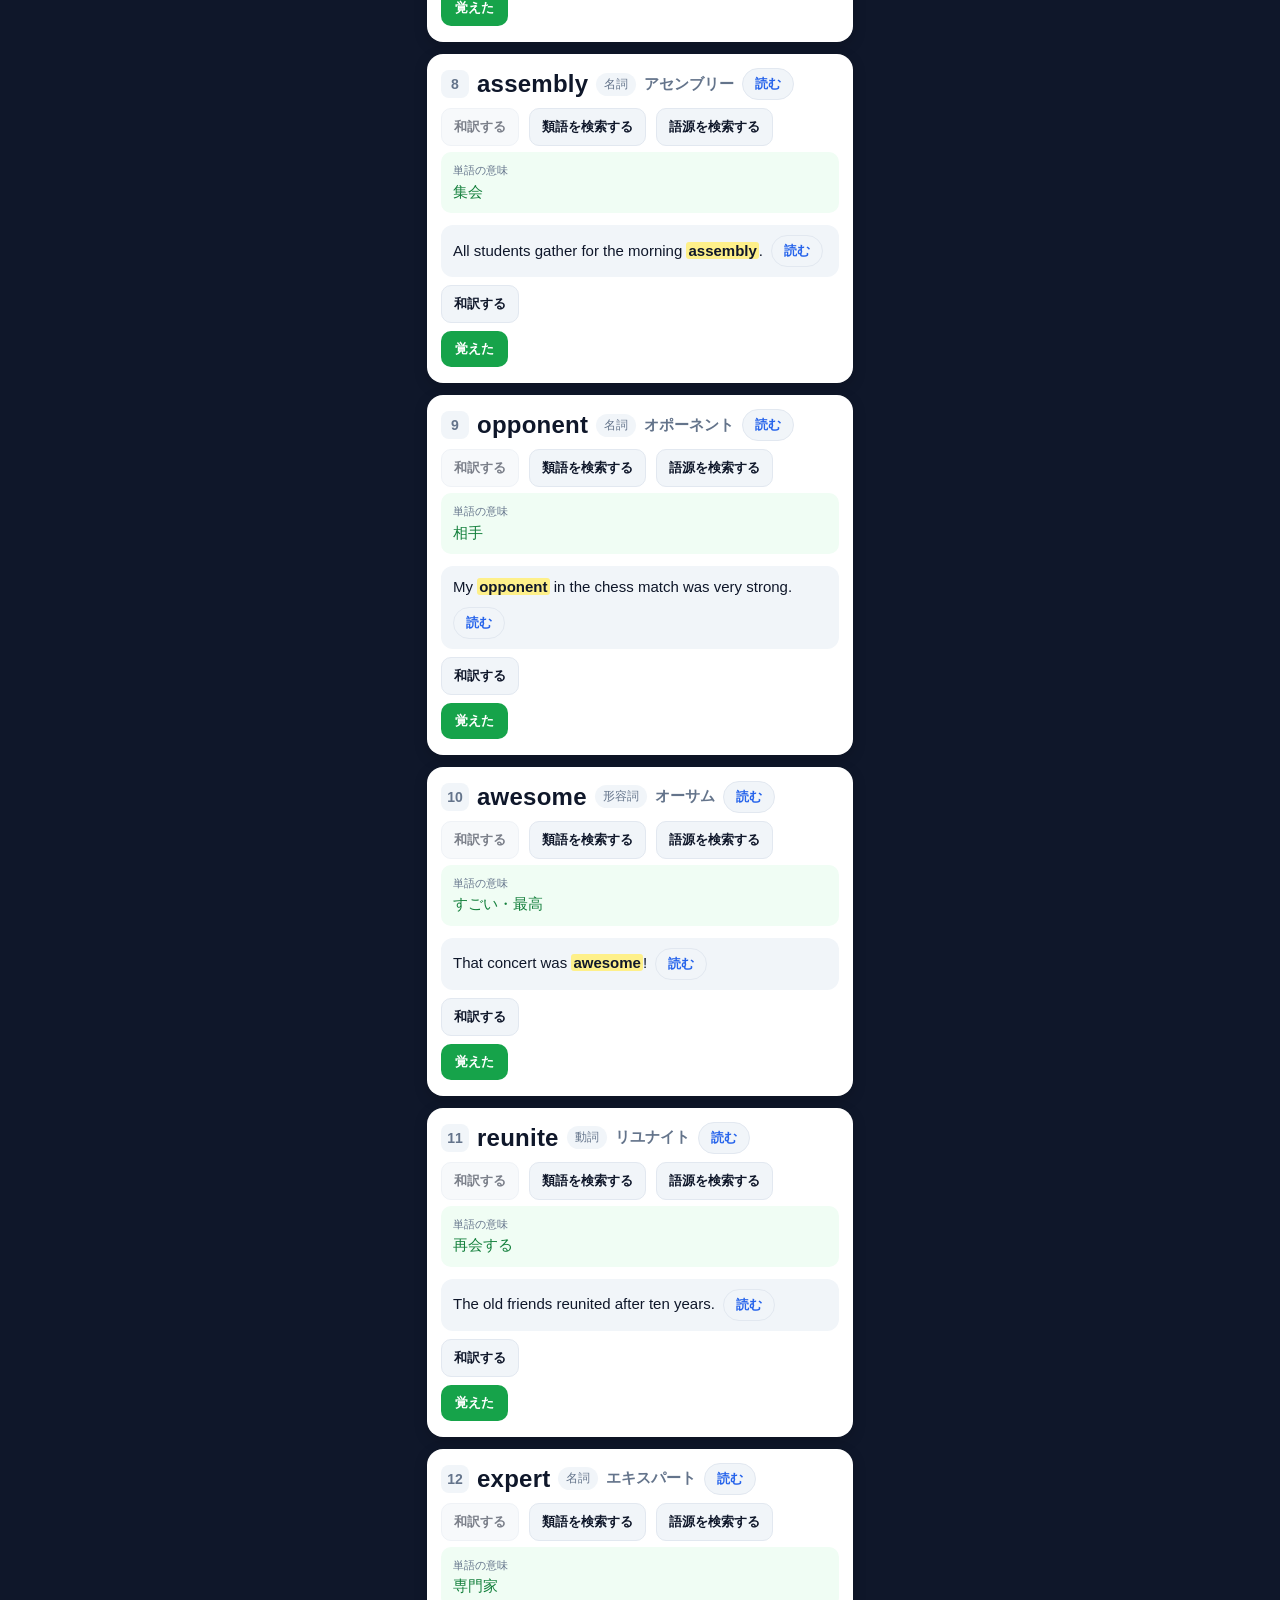
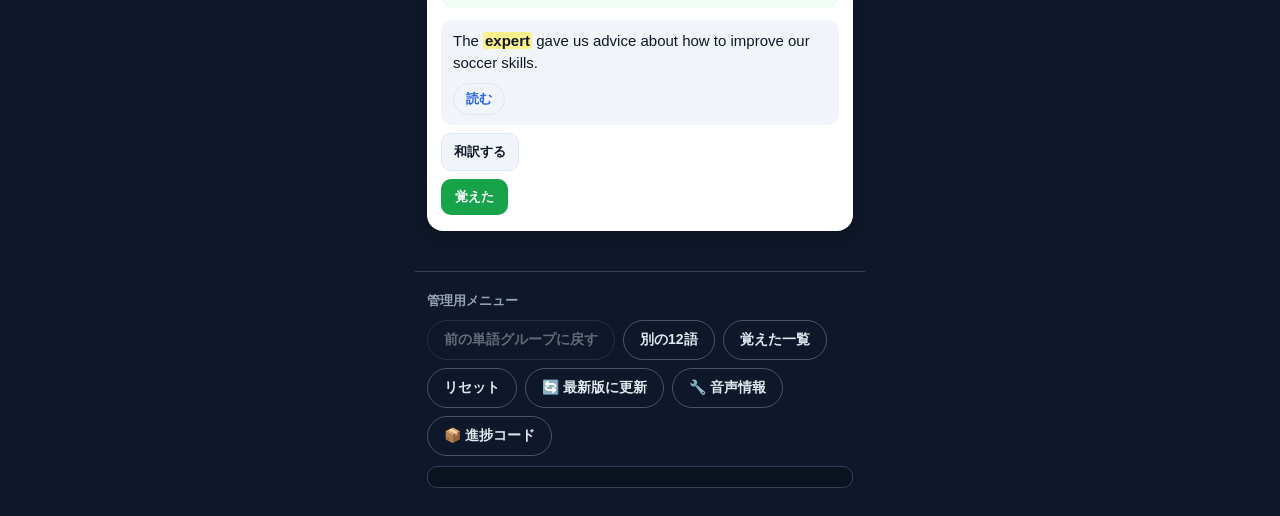
==== commit 0d746ece: "「単語→例文」を「単語→和訳→例文」の3段階読み上げに変更 (v14) Co-authored-by: Cursor <cursoragent@cursor.com>" ====
--- a/index.html
+++ b/index.html
@@ -38,9 +38,9 @@
     href="https://fonts.googleapis.com/css2?family=Yomogi&display=swap"
     rel="stylesheet"
   />
-  <link rel="manifest" href="manifest.webmanifest?v=13" />
-  <link rel="apple-touch-icon" href="header-cat.png?v=13" />
-  <link rel="stylesheet" href="style.css?v=13" />
+  <link rel="manifest" href="manifest.webmanifest?v=14" />
+  <link rel="apple-touch-icon" href="header-cat.png?v=14" />
+  <link rel="stylesheet" href="style.css?v=14" />
 </head>
 <body>
   <header class="app-header">
@@ -49,7 +49,7 @@
         <span class="brand-name">どこでも英単語</span>
       </h1>
       <span class="subtitle">初級編 <span id="appVersion"></span></span>
-      <img class="header-mascot" src="header-cat.png?v=13" alt="" />
+      <img class="header-mascot" src="header-cat.png?v=14" alt="" />
     </div>
     <div class="header-stats">
       <span id="learnedCount">覚えた: 0</span>
@@ -73,7 +73,7 @@
     <div class="header-actions header-actions-read">
       <button id="readWordsSeqBtn" class="btn btn-primary">▶ 単語(順番)</button>
       <button id="readWordJaSeqBtn" class="btn btn-primary">▶ 単語→和訳(順番)</button>
-      <button id="readWordExBtn" class="btn btn-primary">▶ 単語→例文(順番)</button>
+      <button id="readWordExBtn" class="btn btn-primary">▶ 単語→和訳→例文(順番)</button>
       <button id="readJaSeqBtn" class="btn btn-primary">▶ 和訳(順番)</button>
       <button id="readJaWordSeqBtn" class="btn btn-primary">▶ 和訳→単語(順番)</button>
       <button id="readExJaBtn" class="btn btn-primary">▶ 例文和訳(順番)</button>
@@ -110,8 +110,8 @@
     <div id="progressCodePanel" class="progress-code-panel" hidden></div>
   </footer>
 
-  <script src="words_extra.js?v=13"></script>
-  <script src="words.js?v=13"></script>
-  <script src="app.js?v=13"></script>
+  <script src="words_extra.js?v=14"></script>
+  <script src="words.js?v=14"></script>
+  <script src="app.js?v=14"></script>
 </body>
 </html>
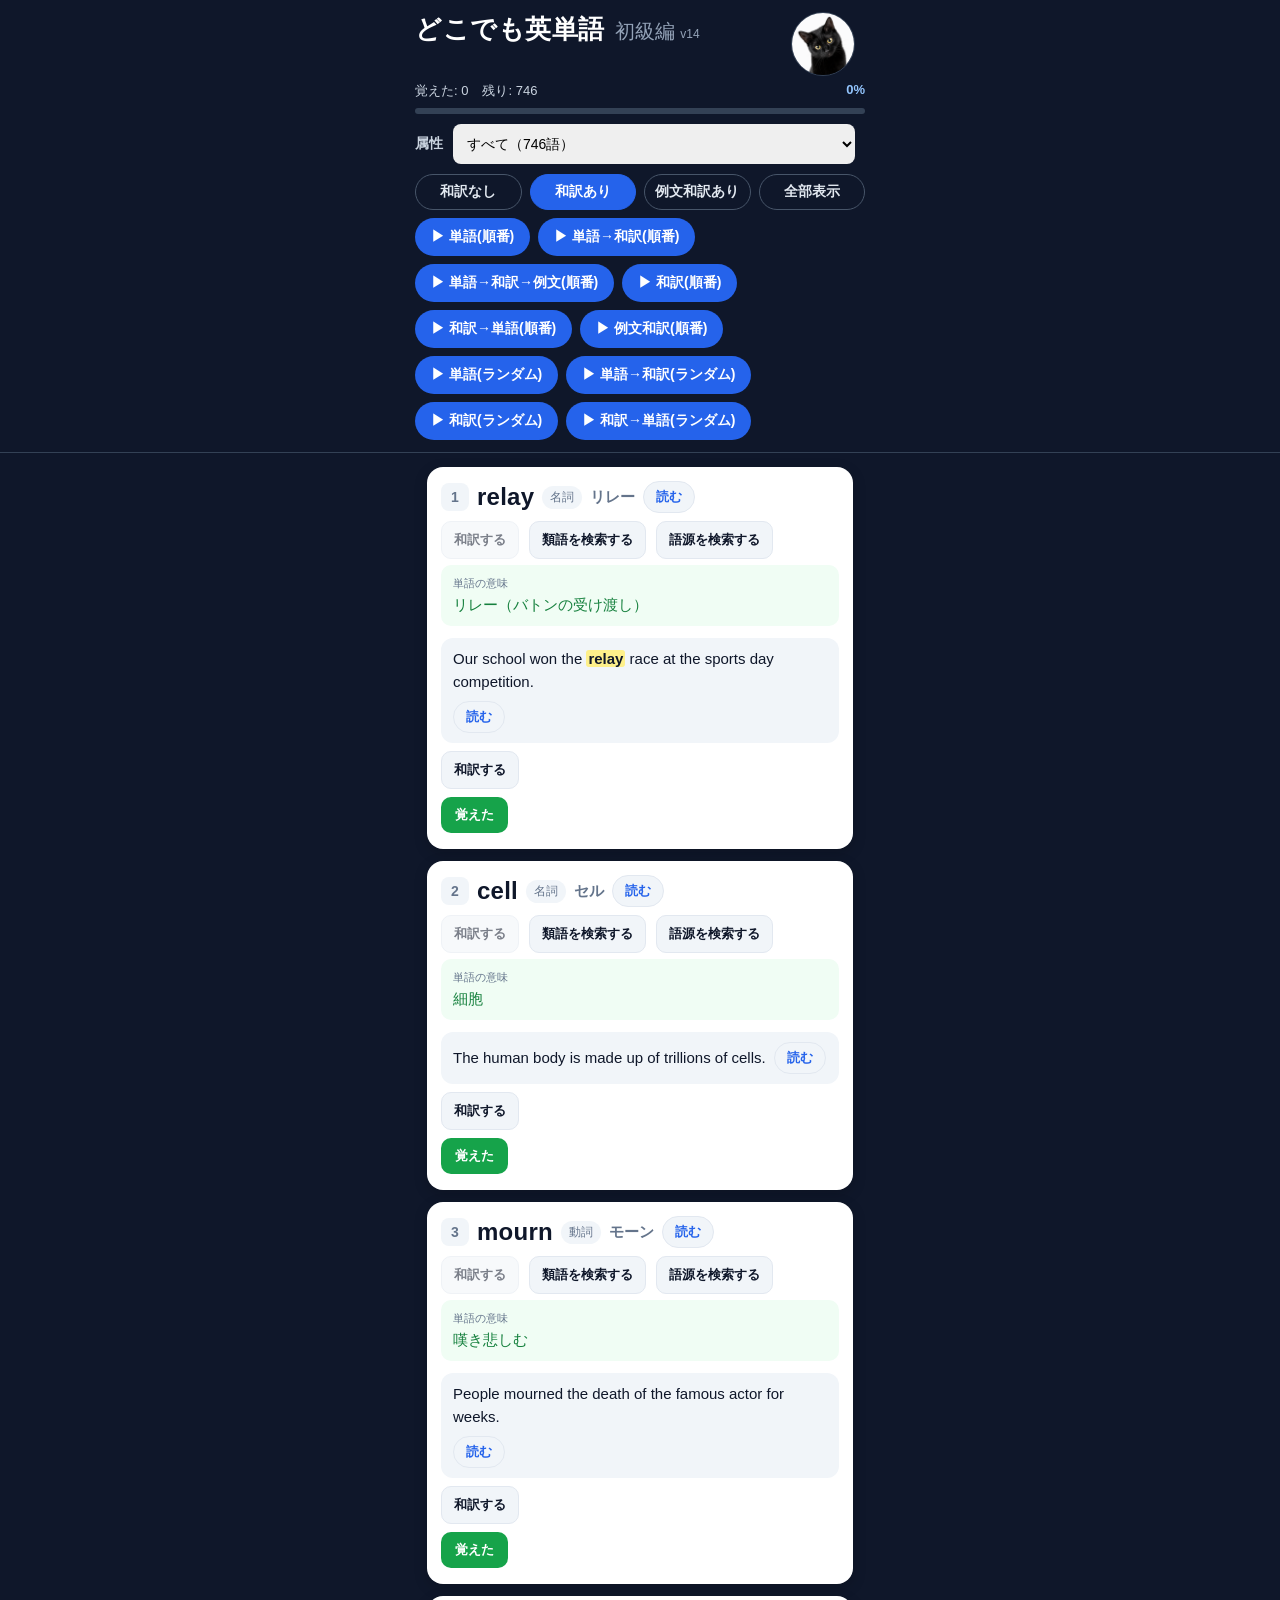
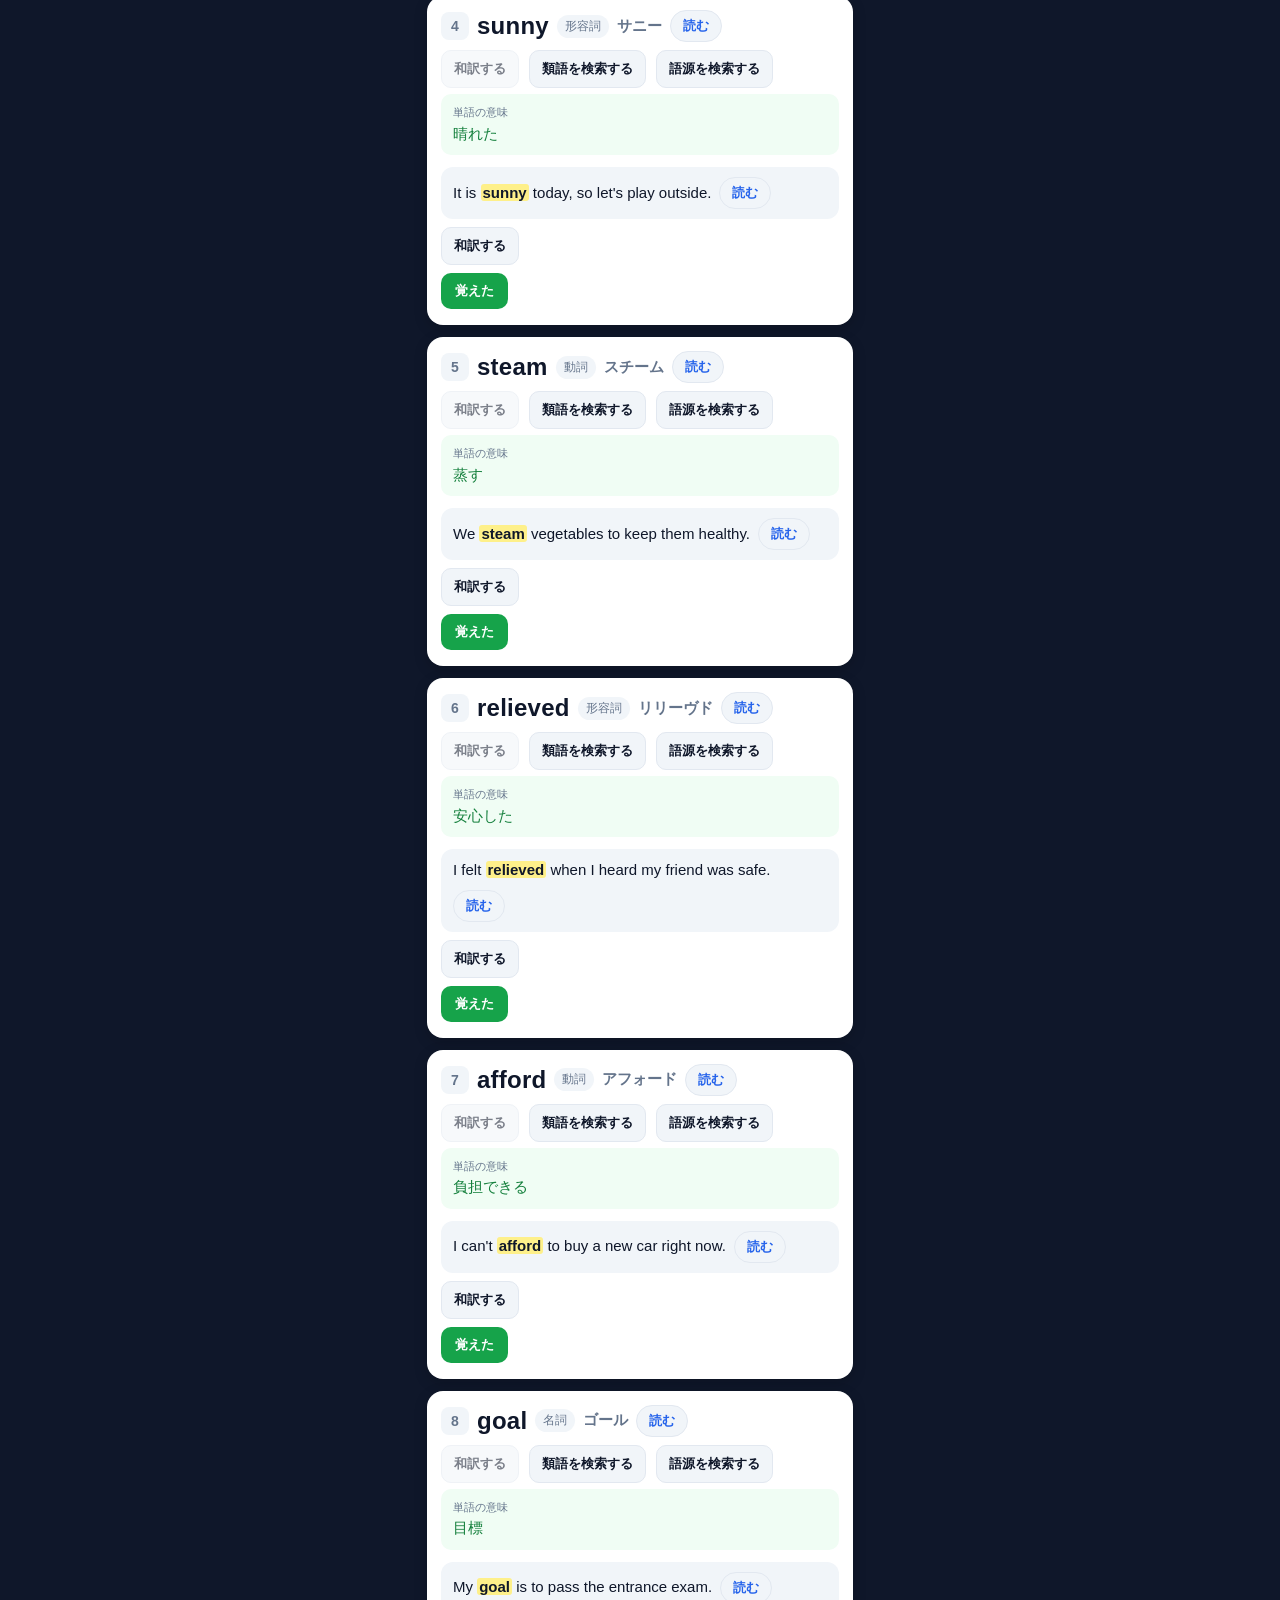
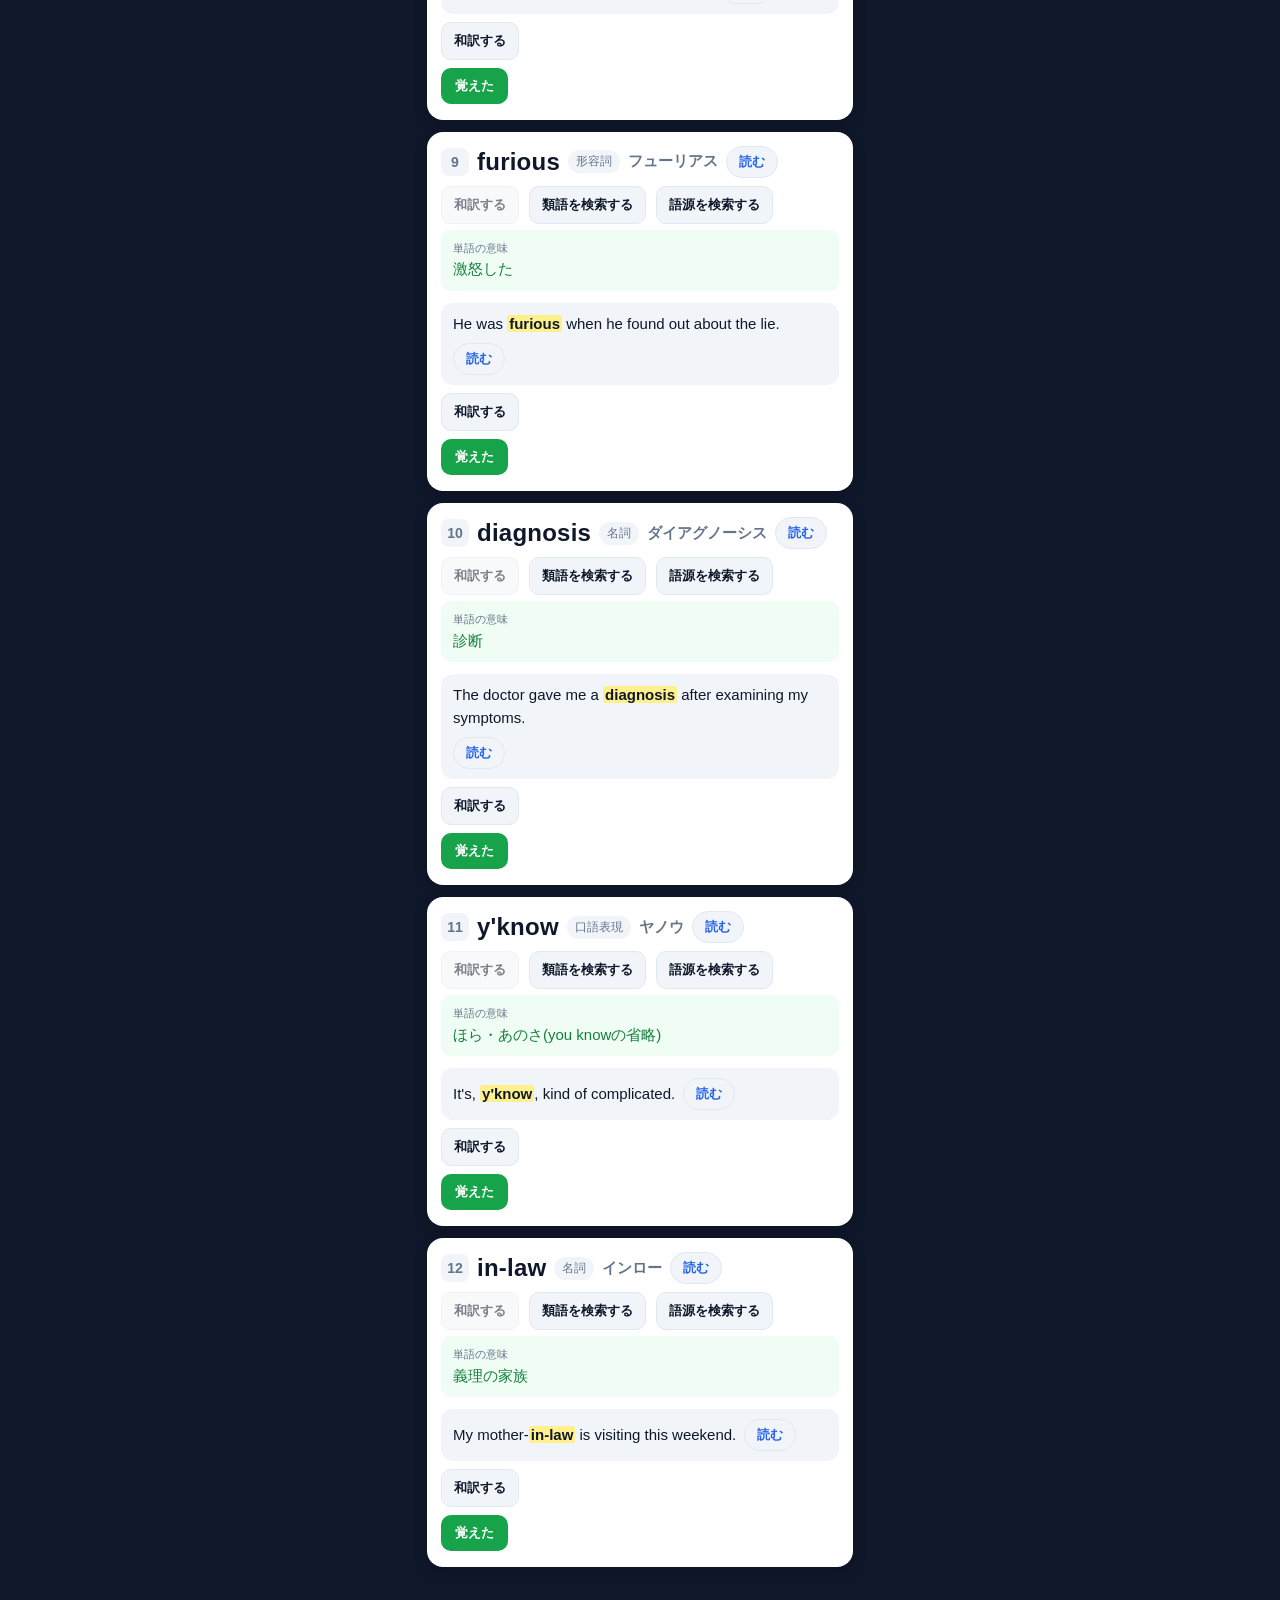
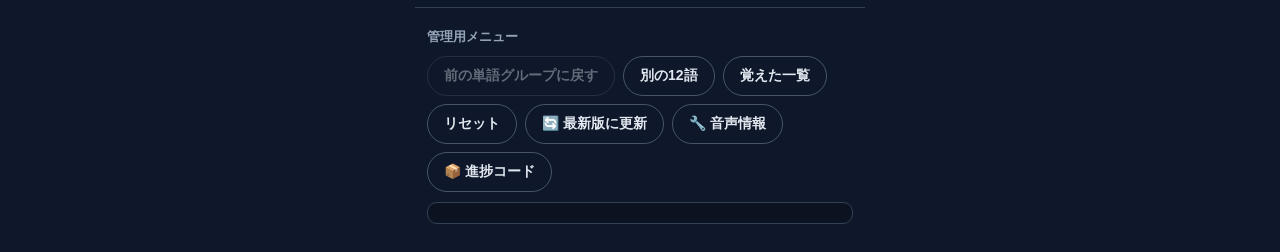
==== commit 3c007312: "アプリ名を「どこでも英単語 ドリル 初級」に統一 Co-authored-by: Cursor <cursoragent@cursor.com>" ====
--- a/index.html
+++ b/index.html
@@ -31,7 +31,7 @@
       });
     })();
   </script>
-  <title>どこでも英単語 ドリル（初級）</title>
+  <title>どこでも英単語 ドリル 初級</title>
   <link rel="preconnect" href="https://fonts.googleapis.com" />
   <link rel="preconnect" href="https://fonts.gstatic.com" crossorigin />
   <link
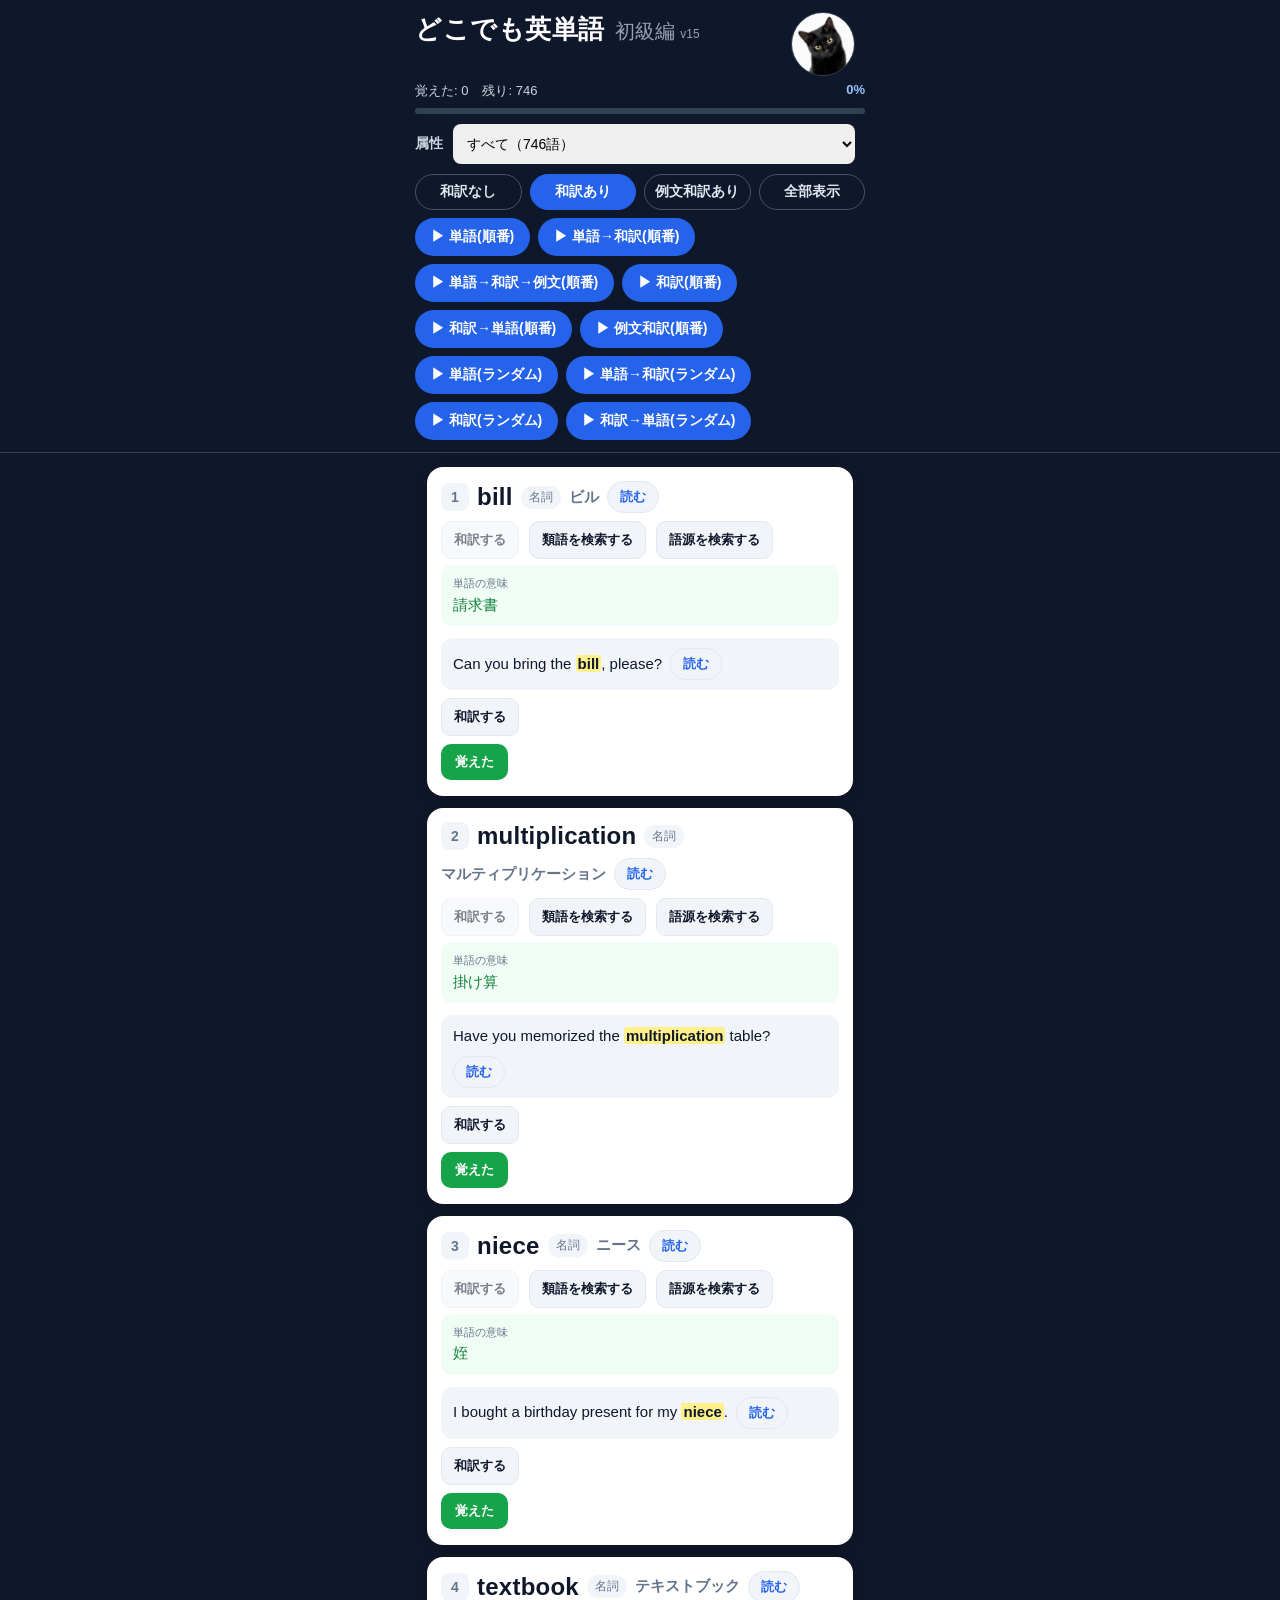
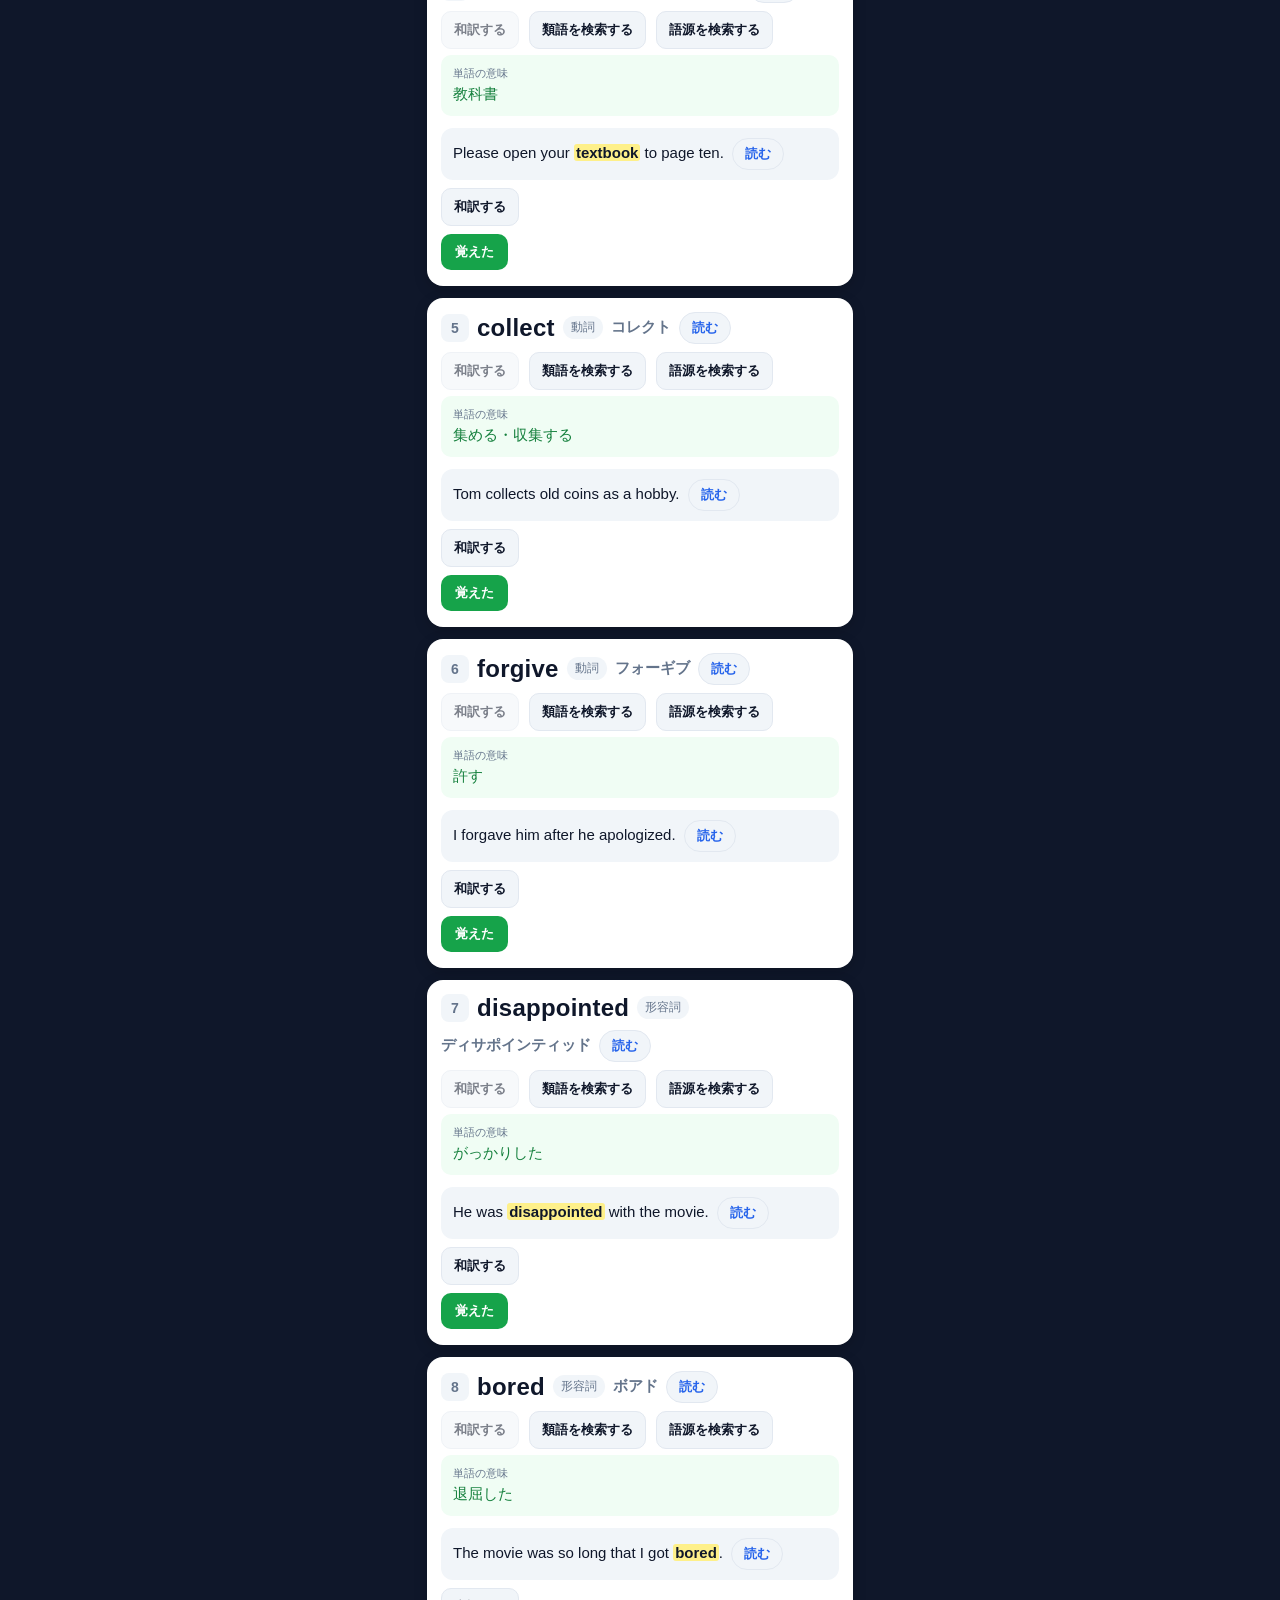
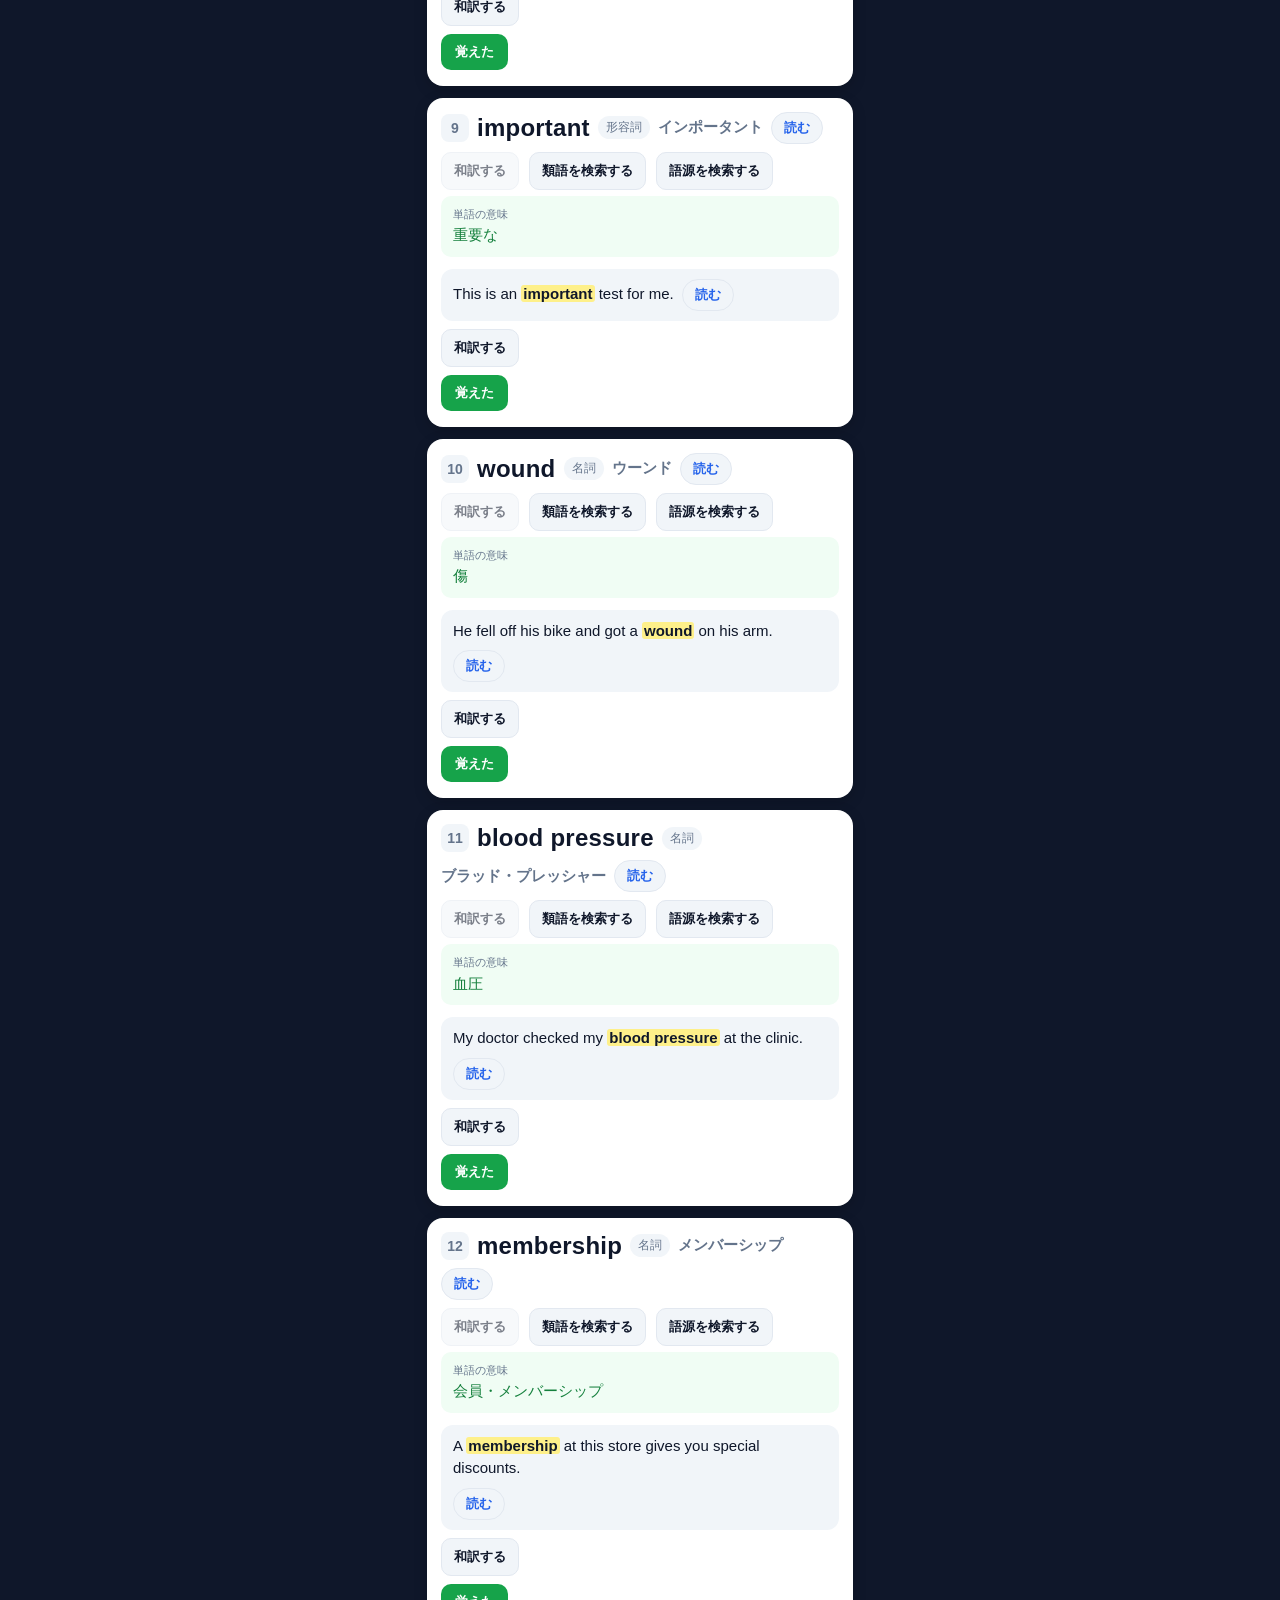
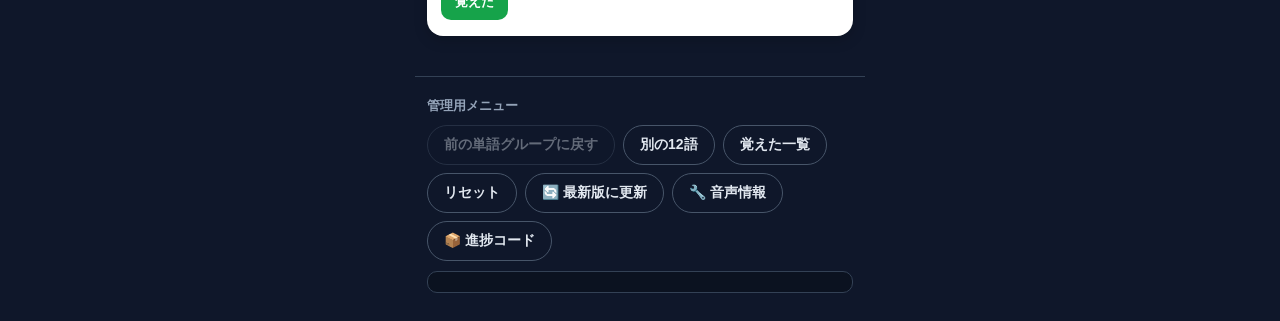
==== commit fe8f6e05: "アプリ名を「どこでも英単語 初級編」に統一 Co-authored-by: Cursor <cursoragent@cursor.com>" ====
--- a/index.html
+++ b/index.html
@@ -31,16 +31,16 @@
       });
     })();
   </script>
-  <title>どこでも英単語 ドリル 初級</title>
+  <title>どこでも英単語 初級編</title>
   <link rel="preconnect" href="https://fonts.googleapis.com" />
   <link rel="preconnect" href="https://fonts.gstatic.com" crossorigin />
   <link
     href="https://fonts.googleapis.com/css2?family=Yomogi&display=swap"
     rel="stylesheet"
   />
-  <link rel="manifest" href="manifest.webmanifest?v=14" />
-  <link rel="apple-touch-icon" href="header-cat.png?v=14" />
-  <link rel="stylesheet" href="style.css?v=14" />
+  <link rel="manifest" href="manifest.webmanifest?v=15" />
+  <link rel="apple-touch-icon" href="header-cat.png?v=15" />
+  <link rel="stylesheet" href="style.css?v=15" />
 </head>
 <body>
   <header class="app-header">
@@ -49,7 +49,7 @@
         <span class="brand-name">どこでも英単語</span>
       </h1>
       <span class="subtitle">初級編 <span id="appVersion"></span></span>
-      <img class="header-mascot" src="header-cat.png?v=14" alt="" />
+      <img class="header-mascot" src="header-cat.png?v=15" alt="" />
     </div>
     <div class="header-stats">
       <span id="learnedCount">覚えた: 0</span>
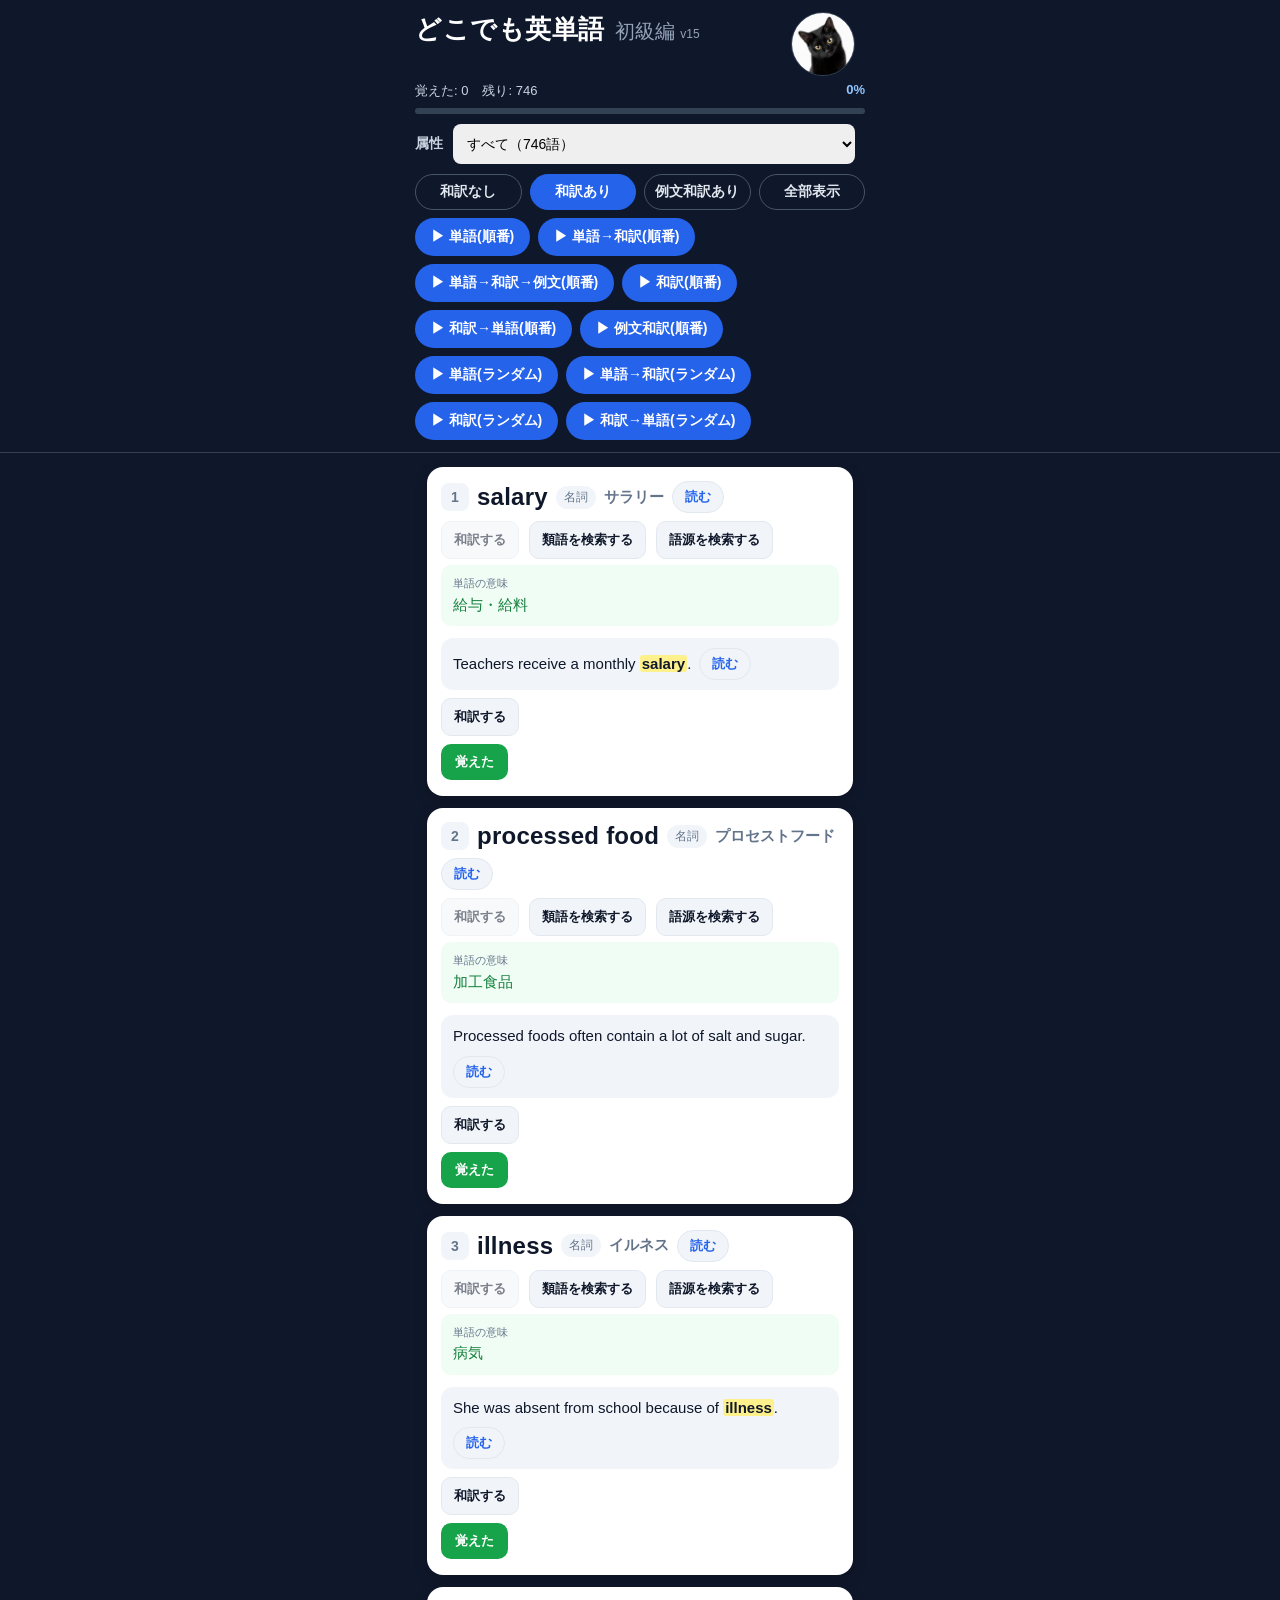
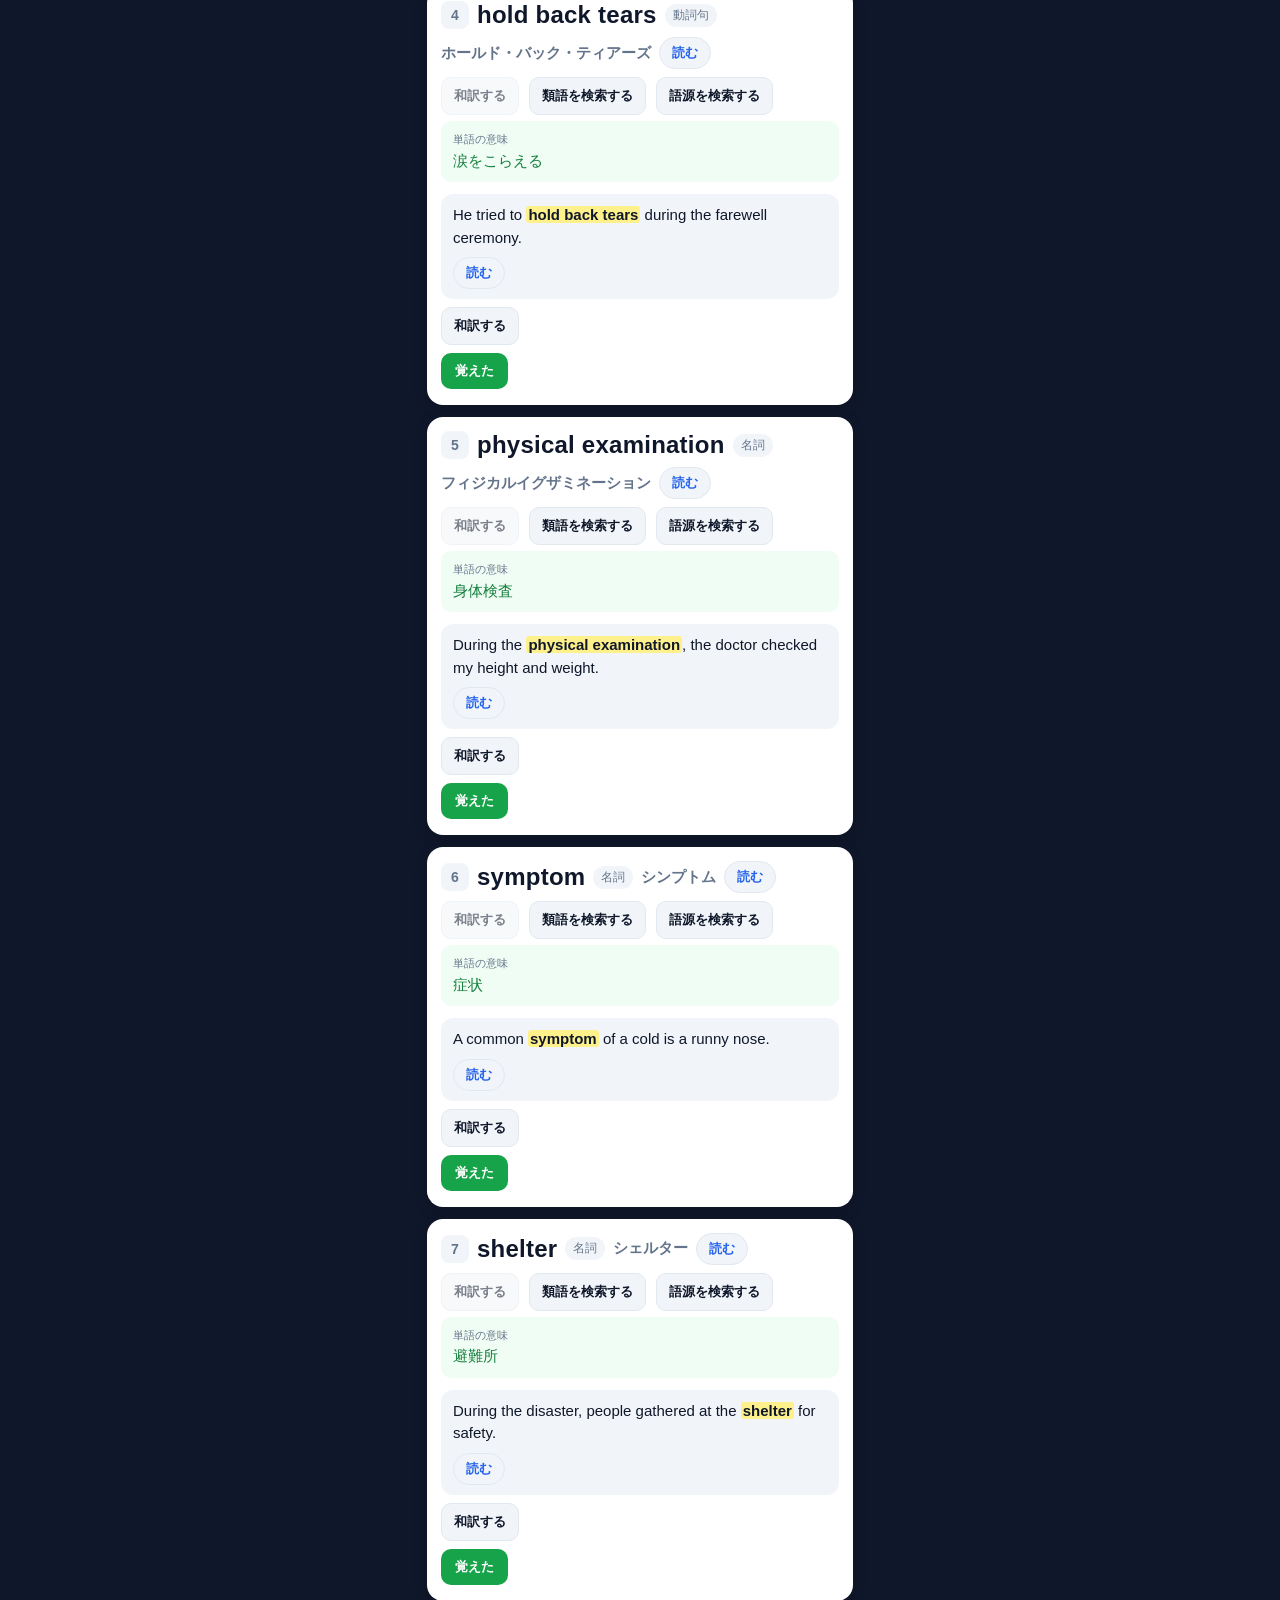
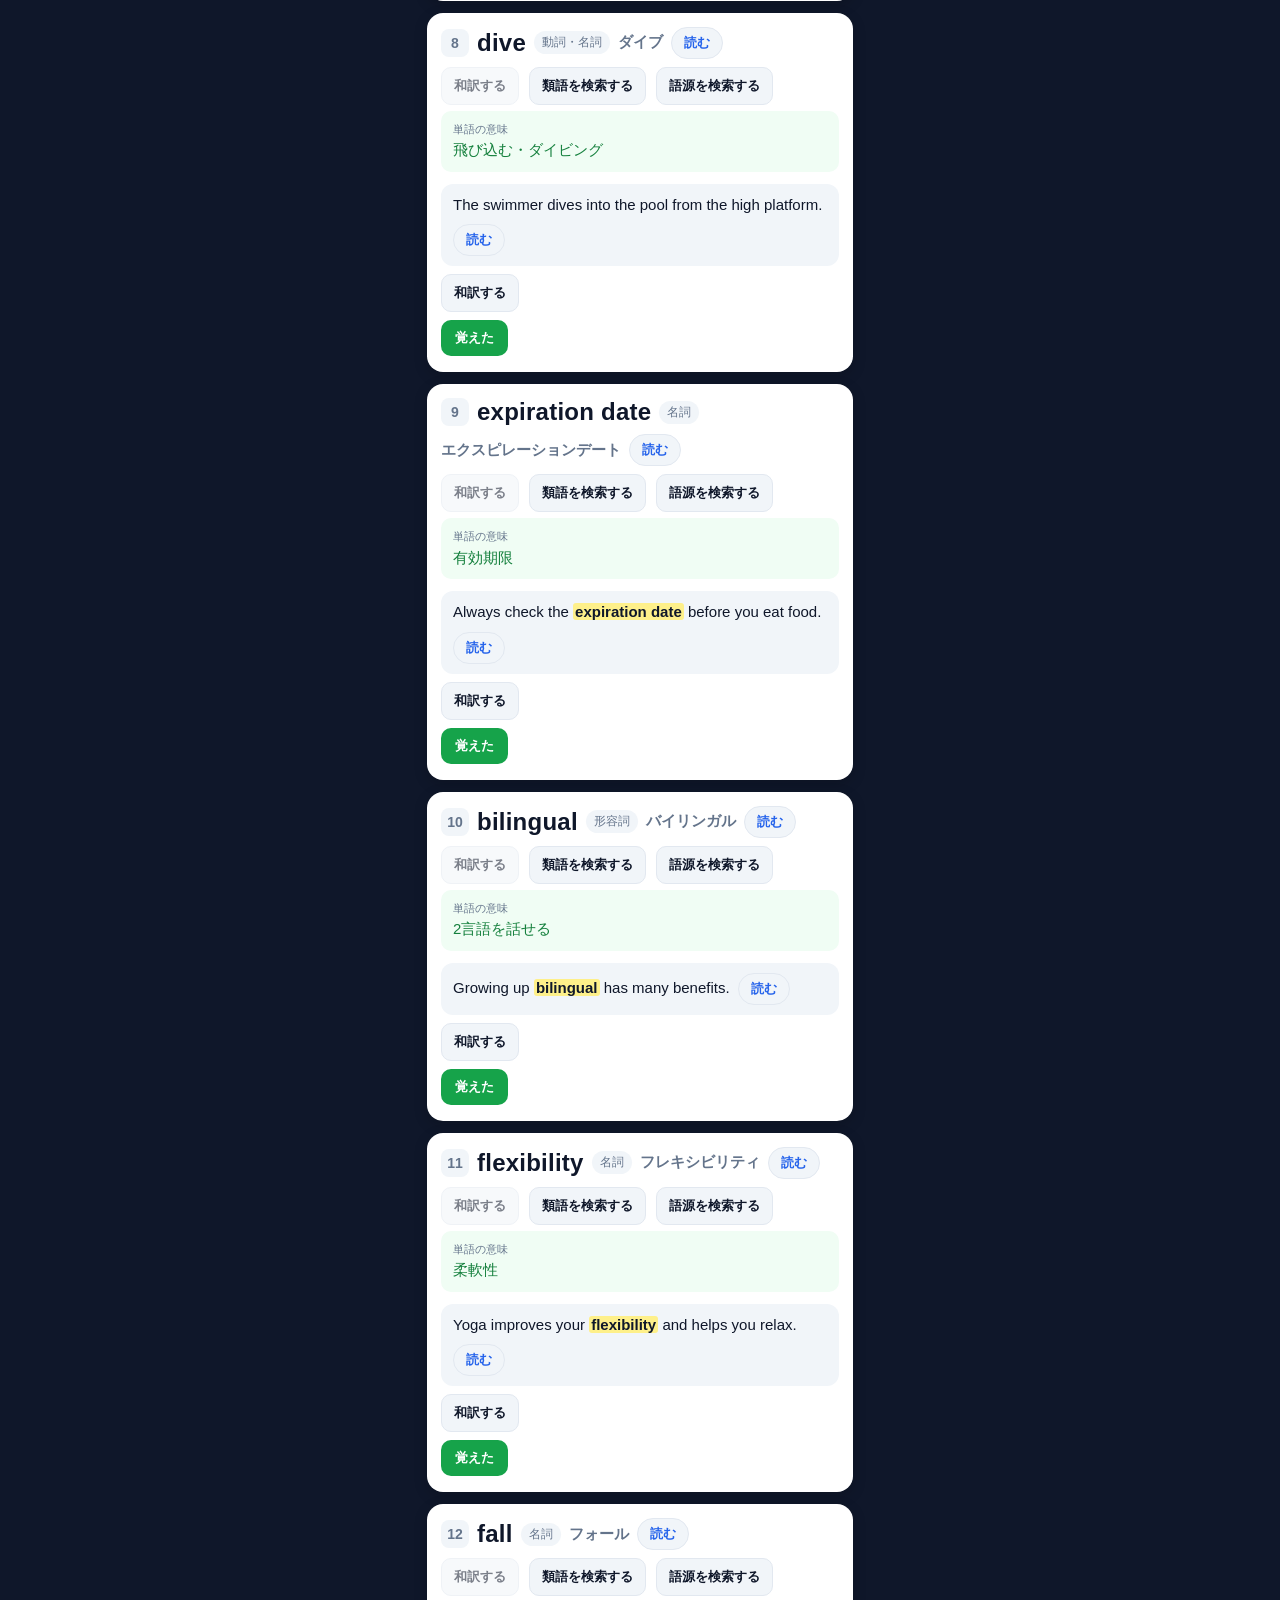
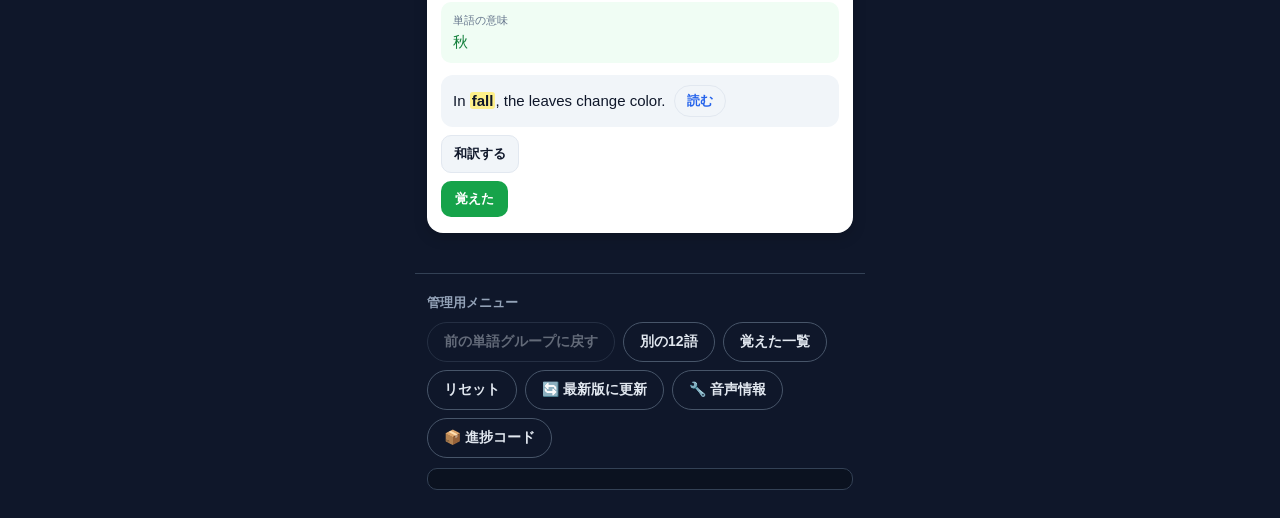
==== commit 1f03aca9: "Fix version-check comparing versions as string inequality instead of numeric order; fix inconsistent" ====
--- a/index.html
+++ b/index.html
@@ -110,8 +110,8 @@
     <div id="progressCodePanel" class="progress-code-panel" hidden></div>
   </footer>
 
-  <script src="words_extra.js?v=14"></script>
-  <script src="words.js?v=14"></script>
-  <script src="app.js?v=14"></script>
+  <script src="words_extra.js?v=15"></script>
+  <script src="words.js?v=15"></script>
+  <script src="app.js?v=15"></script>
 </body>
 </html>
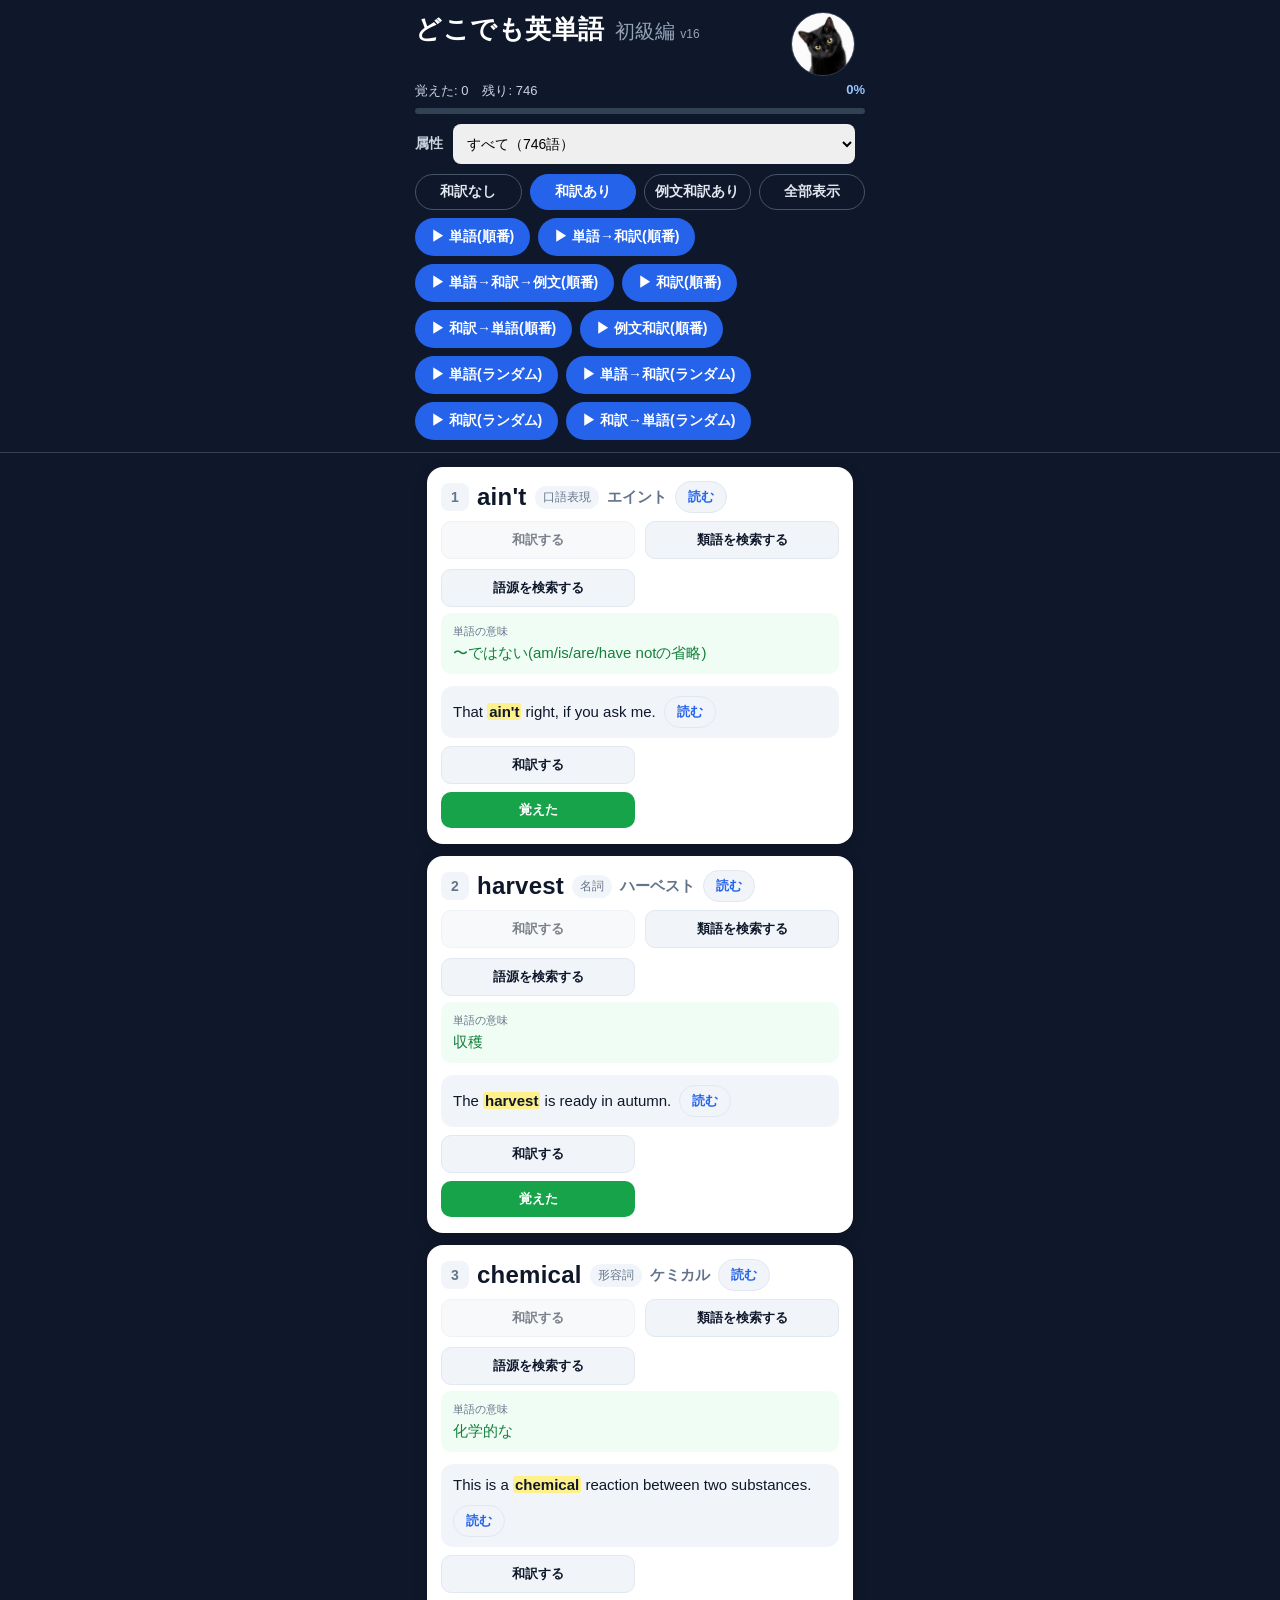
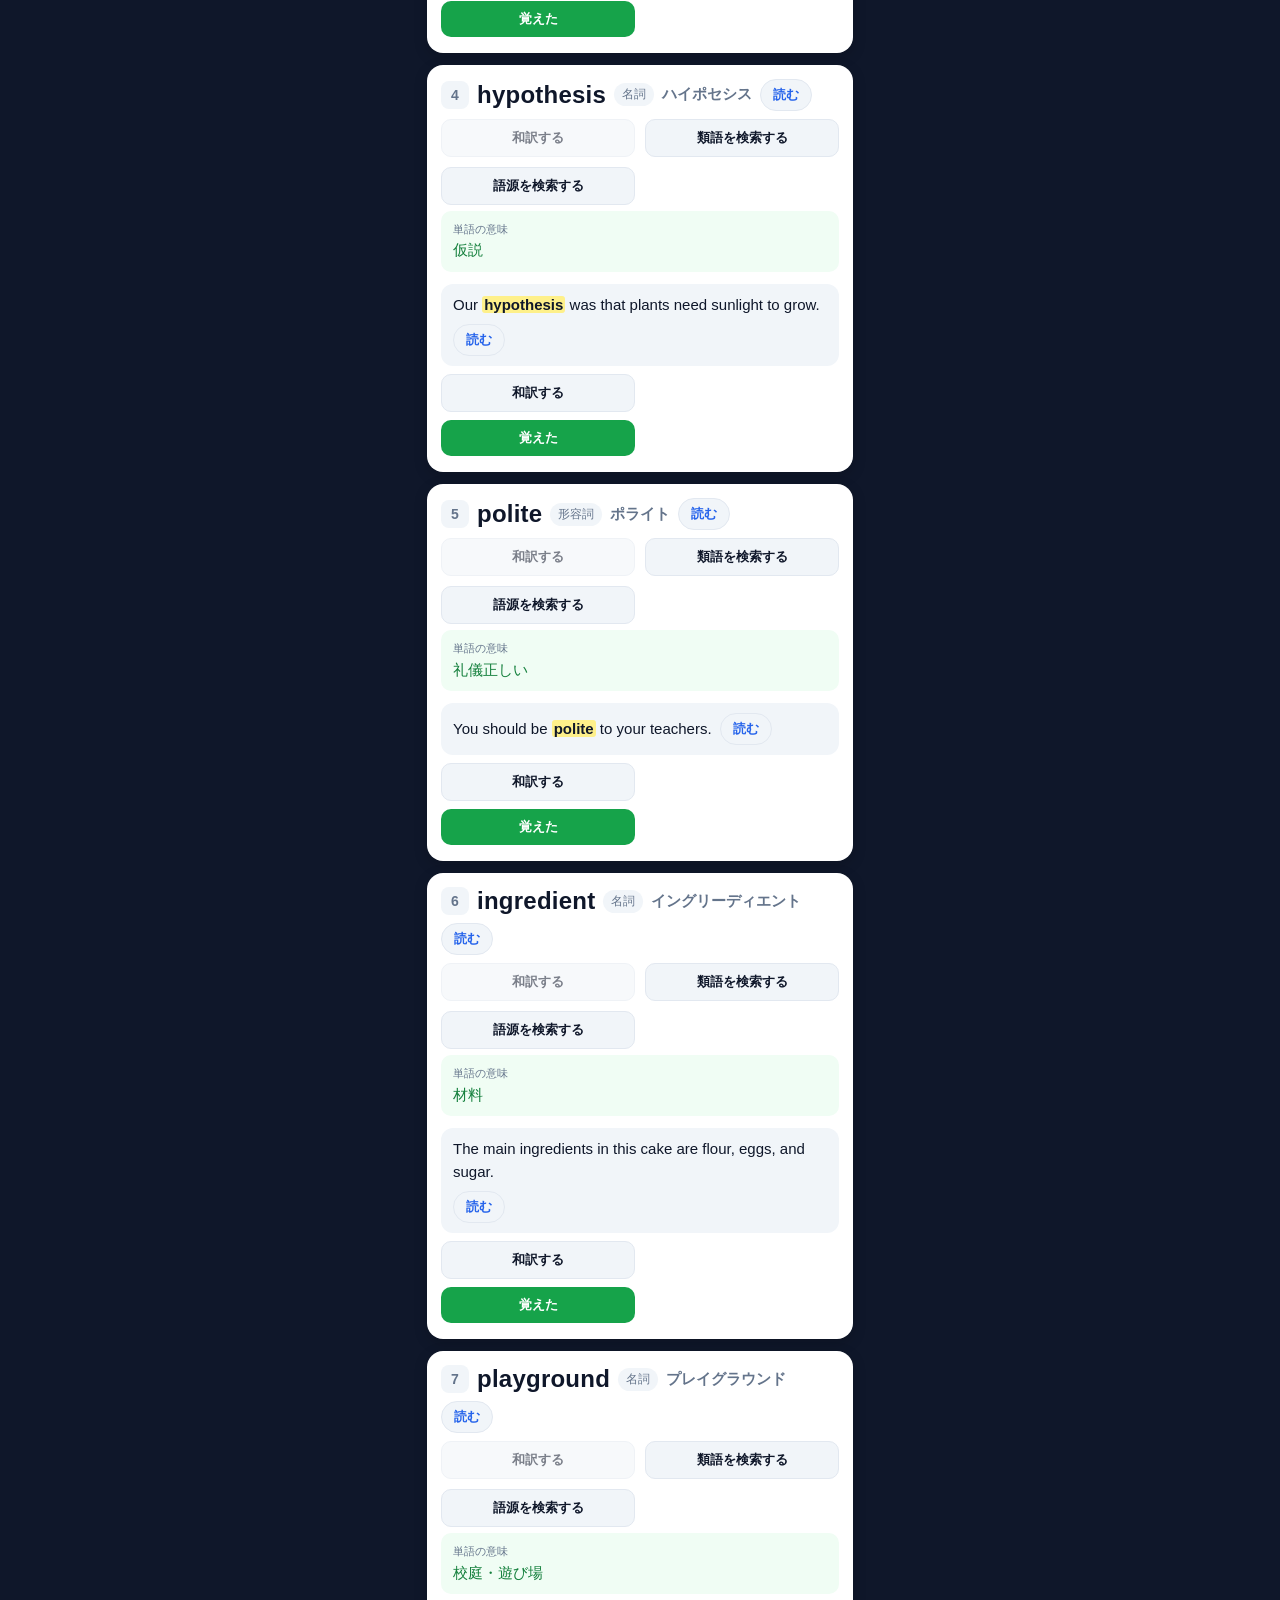
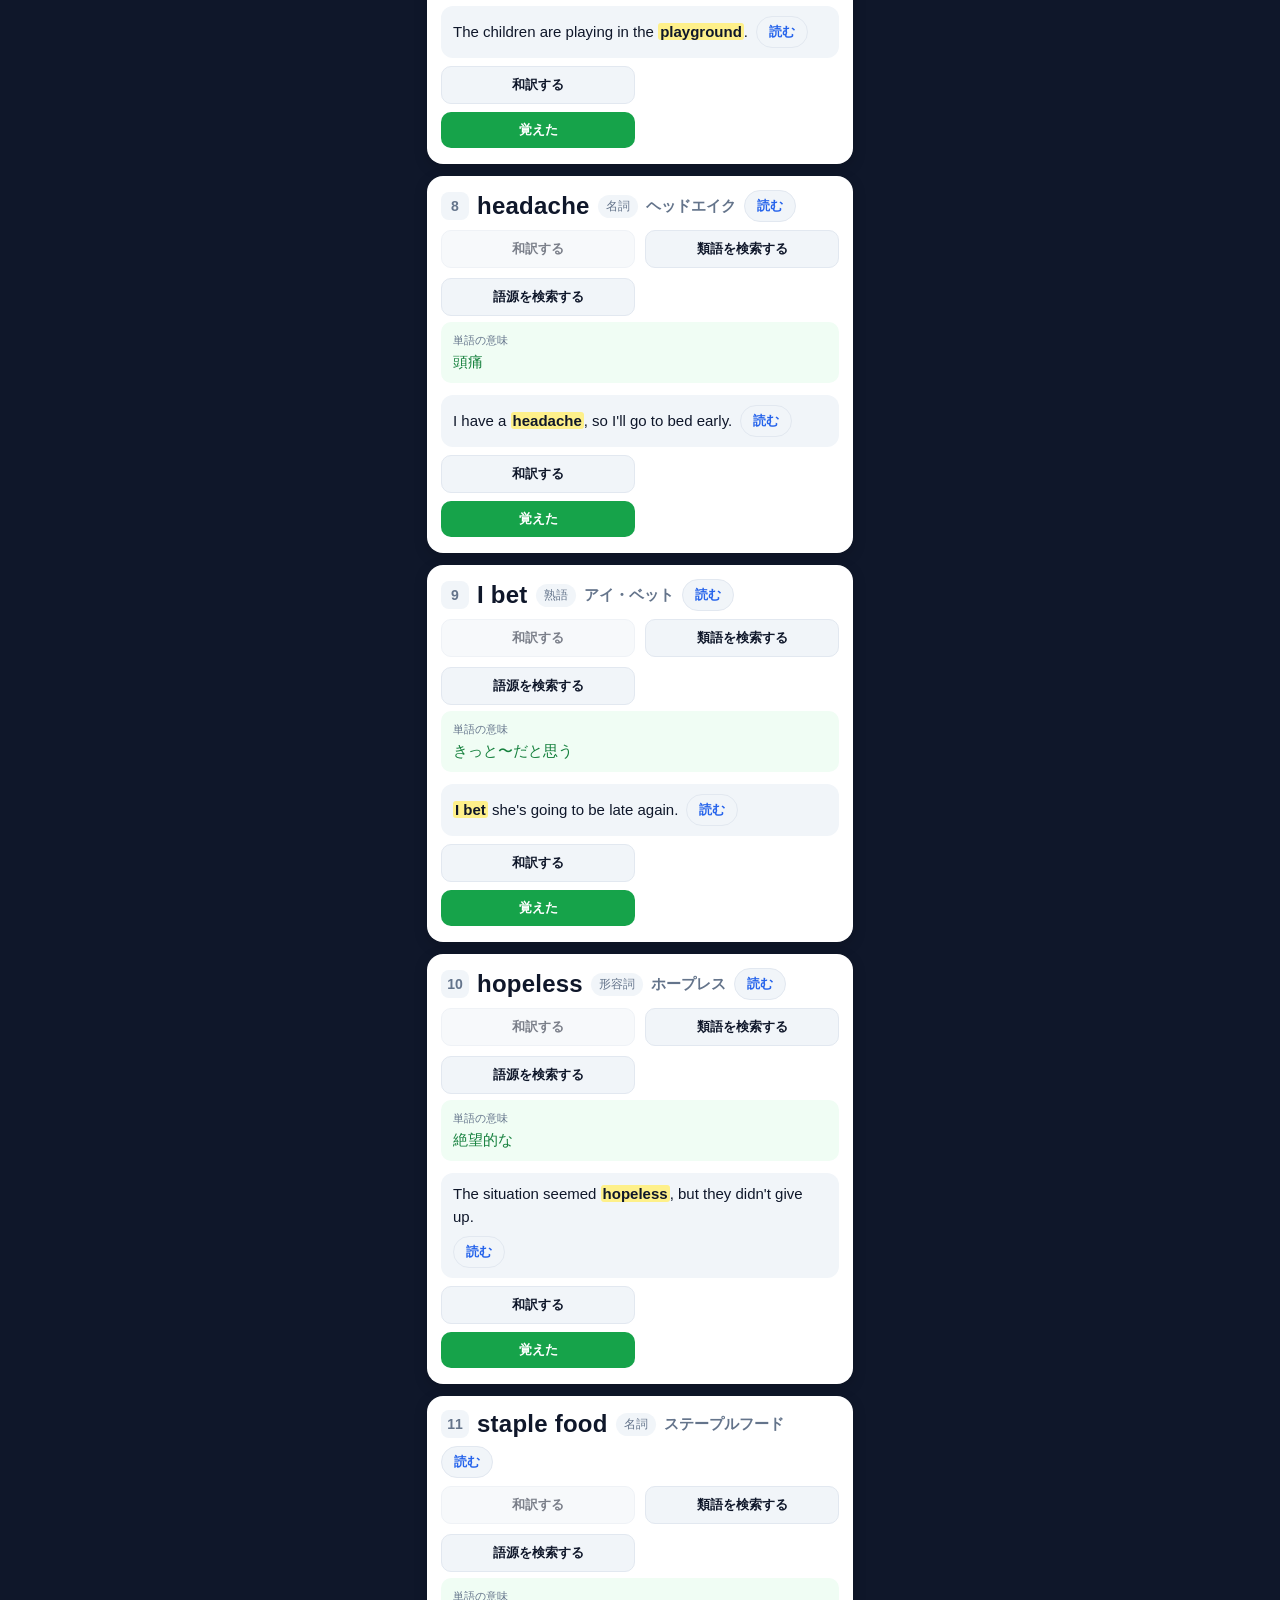
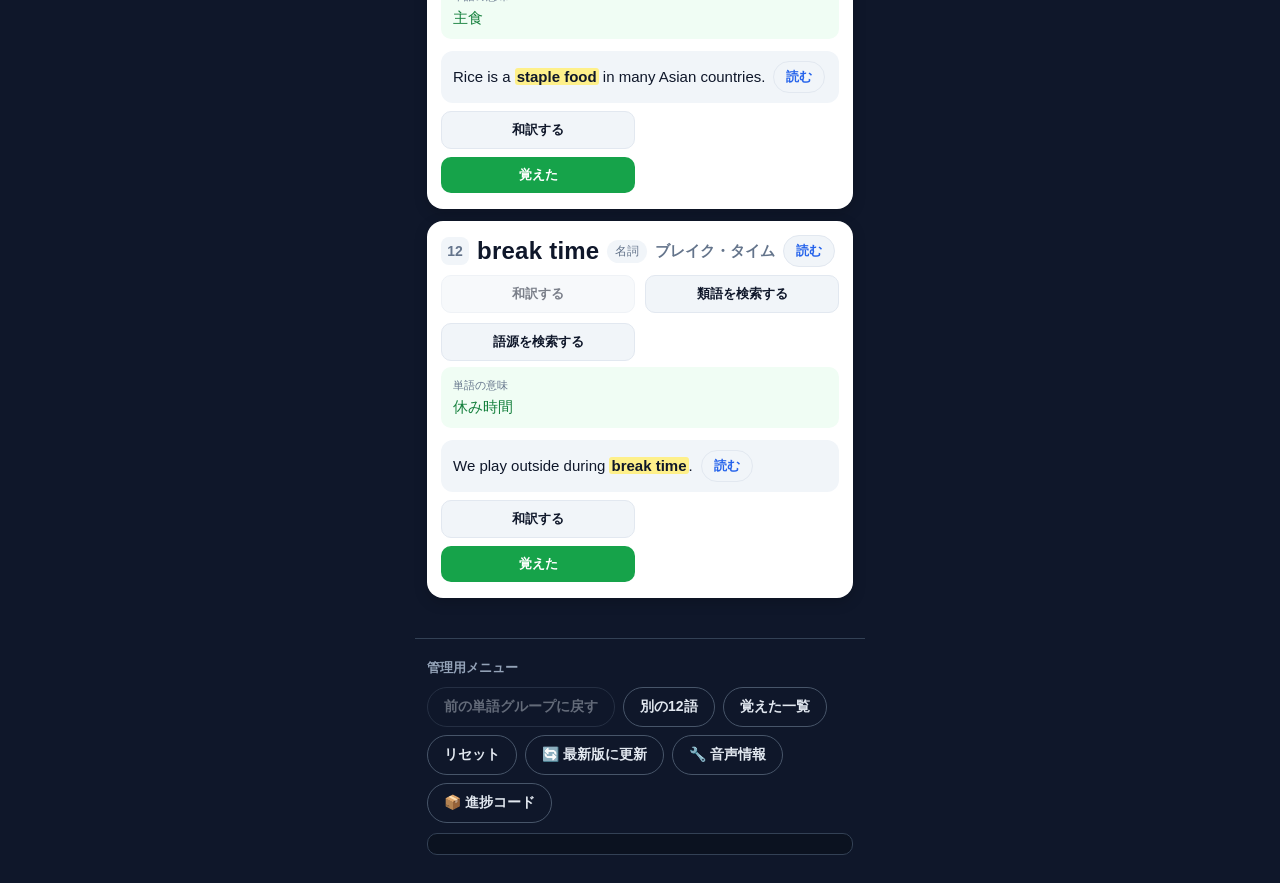
==== commit d180c9bc: "文字サイズ拡大時のボタン崩れを修正し、アプリ内ブラウザの案内を追加 単語カードのボタン行をグリッド化してフォント拡大時も2列を維持し、LINE等のアプリ内ブラウザで開いた場合は他ブラウザでの利用を促す" ====
--- a/index.html
+++ b/index.html
@@ -38,9 +38,9 @@
     href="https://fonts.googleapis.com/css2?family=Yomogi&display=swap"
     rel="stylesheet"
   />
-  <link rel="manifest" href="manifest.webmanifest?v=15" />
-  <link rel="apple-touch-icon" href="header-cat.png?v=15" />
-  <link rel="stylesheet" href="style.css?v=15" />
+  <link rel="manifest" href="manifest.webmanifest?v=16" />
+  <link rel="apple-touch-icon" href="header-cat.png?v=16" />
+  <link rel="stylesheet" href="style.css?v=16" />
 </head>
 <body>
   <header class="app-header">
@@ -49,7 +49,7 @@
         <span class="brand-name">どこでも英単語</span>
       </h1>
       <span class="subtitle">初級編 <span id="appVersion"></span></span>
-      <img class="header-mascot" src="header-cat.png?v=15" alt="" />
+      <img class="header-mascot" src="header-cat.png?v=16" alt="" />
     </div>
     <div class="header-stats">
       <span id="learnedCount">覚えた: 0</span>
@@ -110,8 +110,8 @@
     <div id="progressCodePanel" class="progress-code-panel" hidden></div>
   </footer>
 
-  <script src="words_extra.js?v=15"></script>
-  <script src="words.js?v=15"></script>
-  <script src="app.js?v=15"></script>
+  <script src="words_extra.js?v=16"></script>
+  <script src="words.js?v=16"></script>
+  <script src="app.js?v=16"></script>
 </body>
 </html>
--- a/style.css
+++ b/style.css
@@ -32,6 +32,28 @@
   -webkit-overflow-scrolling: touch;
 }
 
+/* ---------- アプリ内ブラウザ警告 ---------- */
+.in-app-browser-warning {
+  display: flex;
+  align-items: center;
+  gap: 10px;
+  background: #78350f;
+  color: #fef3c7;
+  font-size: 13px;
+  line-height: 1.5;
+  padding: 10px max(12px, env(safe-area-inset-right)) 10px max(12px, env(safe-area-inset-left));
+}
+.in-app-browser-warning span { flex: 1; }
+.in-app-browser-warning button {
+  flex: 0 0 auto;
+  background: transparent;
+  border: none;
+  color: #fef3c7;
+  font-size: 16px;
+  cursor: pointer;
+  padding: 4px;
+}
+
 /* ---------- ヘッダー ---------- */
 .app-header {
   position: sticky;
@@ -457,6 +479,8 @@
 }
 
 .btn-line {
+  display: grid;
+  grid-template-columns: repeat(2, minmax(0, 1fr));
   gap: 10px;
 }
 
@@ -611,7 +635,8 @@
   font-size: 13px;
   font-weight: 700;
   cursor: pointer;
-  white-space: nowrap;
+  text-align: center;
+  overflow-wrap: break-word;
 }
 .reveal-btn:active { transform: scale(0.97); }
 .reveal-btn.done { opacity: 0.55; }
@@ -625,7 +650,8 @@
   font-size: 13px;
   font-weight: 800;
   cursor: pointer;
-  white-space: nowrap;
+  text-align: center;
+  overflow-wrap: break-word;
 }
 .learned-btn:hover { background: var(--green-dark); }
 .learned-btn:active { transform: scale(0.97); }
